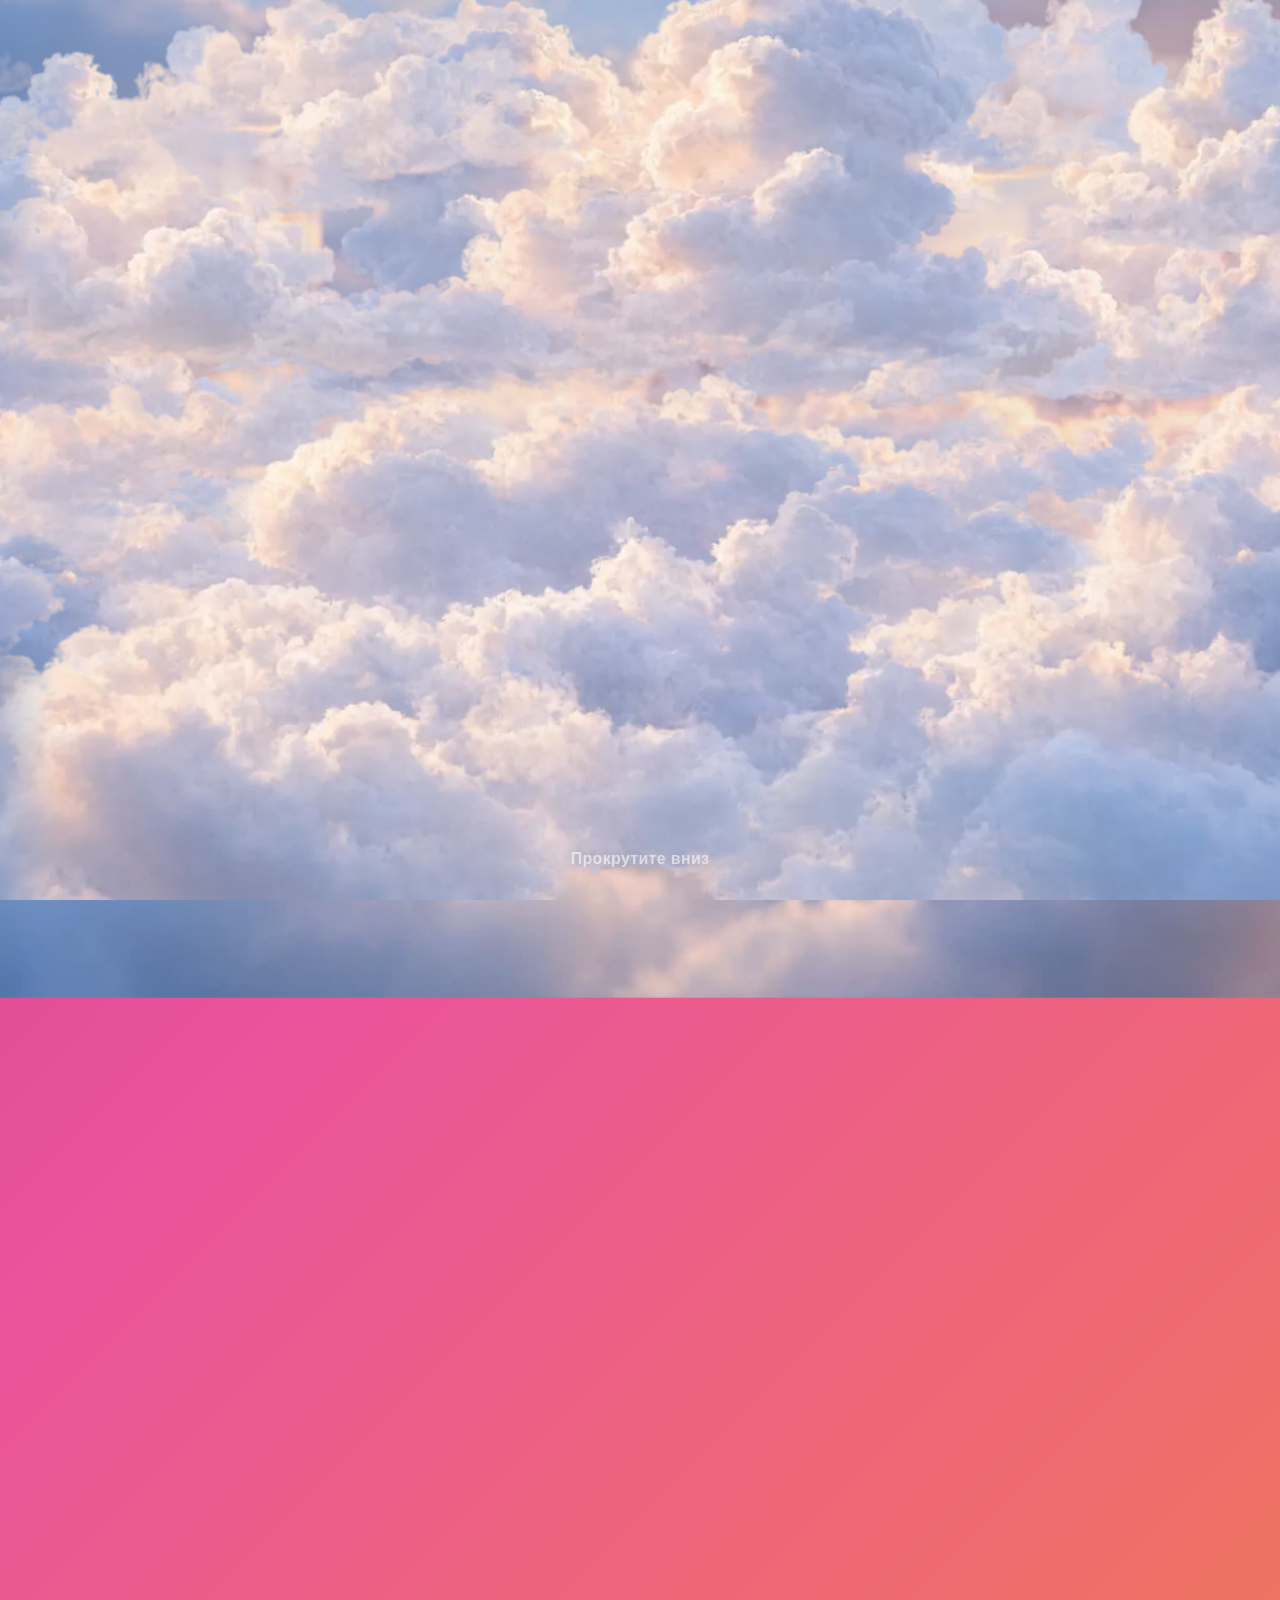
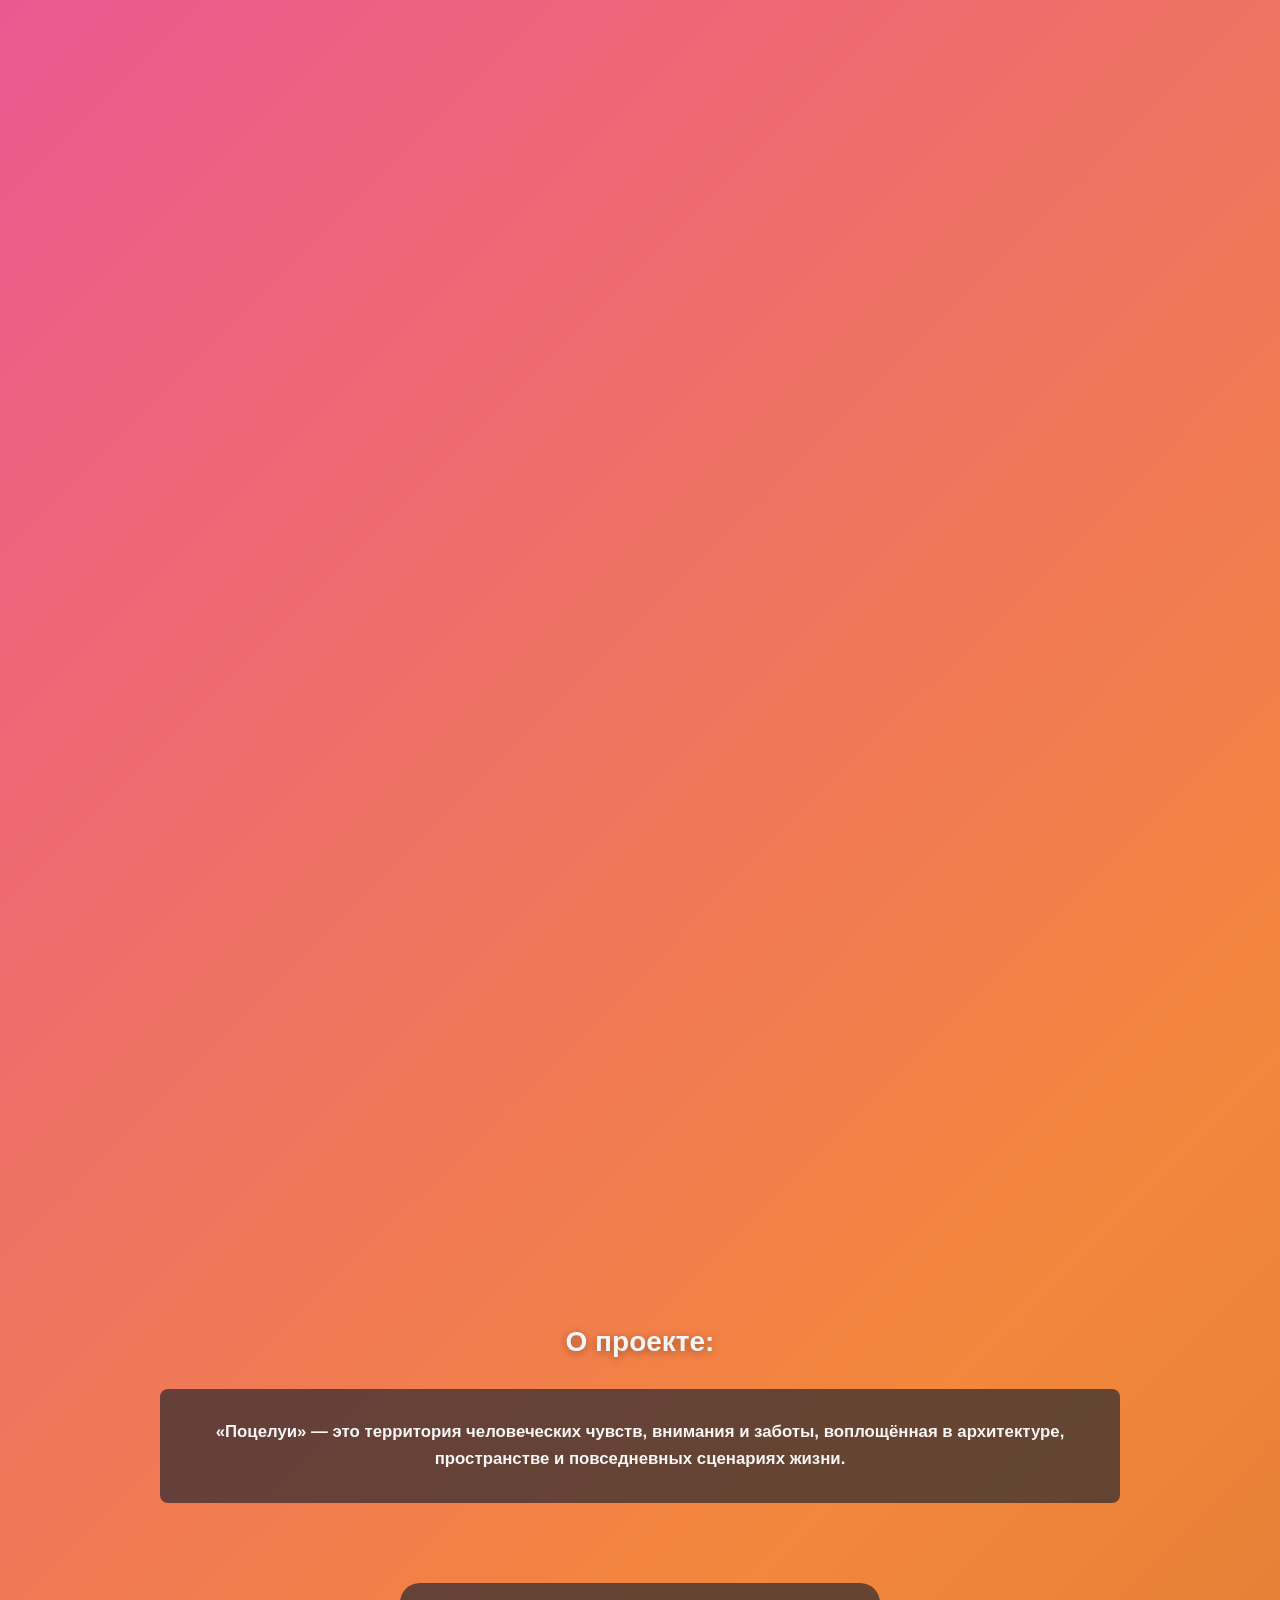
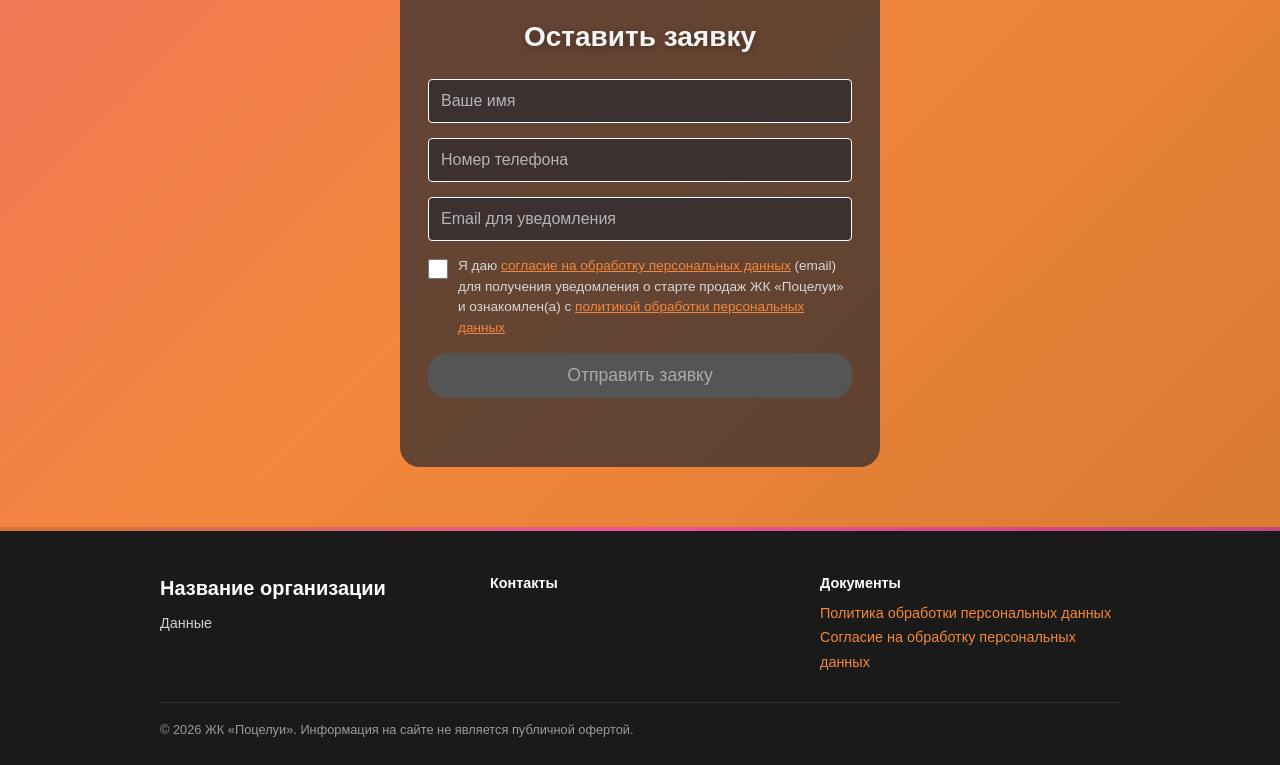
==== index.html @ c3e486fe "Update index.html" ====
<!DOCTYPE html>
<html lang="ru">
<head>
    <meta charset="UTF-8">
    <meta name="viewport" content="width=device-width, initial-scale=1.0">
    <title>ЖК «Поцелуи» — уведомление о старте продаж</title>
    <meta name="description" content="Оставьте email, чтобы получить уведомление о старте продаж ЖК «Поцелуи» одним из первых.">
    <meta name="theme-color" content="#1a1a1a">
    <link rel="icon" href="data:,">
    <script>if(!matchMedia('(prefers-reduced-motion: reduce)').matches)document.documentElement.classList.add('js-intro')</script>
    <link rel="stylesheet" href="style.css">
</head>

<body>
    <!-- Фиксированный фон -->
    <div class="sky" aria-hidden="true"></div>

    <!-- Главная секция -->
    <div class="intro" id="intro">
        <div class="intro__stage">
            <header class="hero">
                <div class="container">
                    <h1 class="hero__title">ЖК «Поцелуи»</h1>
                    <p class="hero__subtitle">Оставьте заявку, чтобы получить уведомление о старте продаж одним из первых</p>
                </div>
            </header>
            <div class="intro__clouds intro__clouds--l" aria-hidden="true"></div>
            <div class="intro__clouds intro__clouds--r" aria-hidden="true"></div>
            <p class="intro__hint" aria-hidden="true">Прокрутите вниз</p>
        </div>
    </div>

    <main>
        <!-- О проекте -->
        <section class="info">
            <div class="container">
                <h2>О проекте:</h2>
                <div class="info__grid">
                    <div class="info__card">«Поцелуи» — это территория человеческих чувств, внимания и заботы, воплощённая в архитектуре, пространстве и повседневных сценариях жизни.</div>
                </div>
            </div>
        </section>

        <!-- Форма -->
        <section class="form-section" id="form">
            <div class="container">
                <div class="form-box">
                    <h2>Оставить заявку</h2>
                    <form id="leadForm" class="lead-form" novalidate>

                        <label for="name" class="visually-hidden">Ваше имя</label>
                        <input type="text" id="name" name="name"
                            placeholder="Ваше имя" autocomplete="name" required>

                        <label for="phone" class="visually-hidden">Номер телефона</label>
                        <input type="tel" id="phone" name="phone"
                            placeholder="Номер телефона" autocomplete="tel" required pattern="[\+]?[0-9\s\-\(\)]{10,18}">

                        <label for="email" class="visually-hidden">Email</label>
                        <input type="email" id="email" name="email"
                               placeholder="Email для уведомления" autocomplete="email" required>

                        <!-- Мёд -->
                        <div class="hp" aria-hidden="true">
                            <label for="website"></label>
                            <input type="text" name="website" id="website" tabindex="-1" autocomplete="off">
                        </div>

                        <div class="consent">
                            <label class="consent__label">
                                <input type="checkbox" id="consentCheckbox" class="consent__checkbox" required>
                                <span class="consent__text">
                                    Я даю <a href="consent.html" target="_blank" rel="noopener">согласие на обработку
                                    персональных данных</a> (email) для получения уведомления о старте продаж
                                    ЖК «Поцелуи» и ознакомлен(а) с
                                    <a href="privacy.html" target="_blank" rel="noopener">политикой обработки
                                    персональных данных</a>
                                </span>
                            </label>
                        </div>

                        <button type="submit" class="btn-submit" disabled>Отправить заявку</button>
                        <p id="formStatus" class="form-status" role="status" aria-live="polite"></p>
                    </form>
                </div>
            </div>
        </section>
    </main>

    <!-- Футер -->
    <footer class="footer">
        <div class="container">
            <div class="footer__grid">
                <div class="footer__col">
                    <p class="footer__brand">Название организации</p>
                    <p>Данные</p>
                </div>
                <div class="footer__col">
                    <p class="footer__title">Контакты</p>
                </div>
                <div class="footer__col">
                    <p class="footer__title">Документы</p>
                    <p><a href="privacy.html">Политика обработки персональных данных</a></p>
                    <p><a href="consent.html">Согласие на обработку персональных данных</a></p>
                </div>
            </div>
            <div class="footer__bottom">
                <p>© 2026 ЖК «Поцелуи». Информация на сайте не является публичной офертой.</p>
            </div>
        </div>
    </footer>

    <!-- Временное уведомление -->
    <div id="toast" class="toast" role="status" aria-live="polite">
        <span class="toast__text">Спасибо! Вы в списке.</span>
    </div>

    <script src="script.js"></script>
</body>
</html>
---- style.css ----
/* style.css */

/* 1. Шрифты */
@font-face {
    font-family: 'AA Stetica';
    src: url('fonts/AA-Stetica-Regular.otf') format('opentype');
    font-weight: 400;
    font-style: normal;
    font-display: swap;
}

@font-face {
    font-family: 'AA Stetica';
    src: url('fonts/AA-Stetica-Bold.otf') format('opentype');
    font-weight: 700;
    font-style: normal;
    font-display: swap;
}

/* 2. Переменные */
:root {
    --orange: #d37831;
    --orange-light: #f3873b;
    --pink: #eb539c;
    --magenta: #c54284;
    --ink: #1a1a1a;
    --card: #2a2a2a;
    --text: #f5f5f5;
    --muted: #9a9a9a;
    --font-main: 'AA Stetica',  sans-serif;
    --font-heading: 'AA Stetica' , sans-serif;
    --spacing: 20px;
}

/* 2. База */
* { margin: 0; padding: 0; box-sizing: border-box; }

body {
    display: flex;
    flex-direction: column;
    min-height: 100vh;
    font-family: var(--font-main);
    font-size: 1.125rem;
    font-weight: bold;
    line-height: 1.6;
    color: var(--text);
    background: linear-gradient(135deg, var(--magenta) 0%, var(--pink) 25%, var(--orange-light) 75%, var(--orange) 100%);
}

main { flex: 1; }

h1, h2 { font-family: var(--font-heading); }
h2 { font-size: 1.75rem; text-align: center; text-shadow: 0 2px 8px rgba(0, 0, 0, 0.35); }

.container {
    max-width: 1000px;
    margin: 0 auto;
    padding: 0 var(--spacing);
}

:focus-visible { outline: 3px solid #fff; outline-offset: 2px; }

.visually-hidden {
    position: absolute; width: 1px; height: 1px;
    overflow: hidden; clip: rect(0 0 0 0); white-space: nowrap;
}

/* Мёд*/
.hp { position: absolute; left: -9999px; }

/* 3. Секции */
.hero { text-align: center; padding: 100px var(--spacing) 60px; }
.hero__title {
    font-size: clamp(2.4rem, 8vw, 4rem);
    line-height: 1.1;
    color: #fff;
    text-shadow: 0 3px 14px rgba(0, 0, 0, 0.4);
}
.hero__subtitle {
    max-width: 36ch;
    margin: 16px auto 0;
    font-size: clamp(1.1rem, 2.6vw, 1.5rem);
    text-shadow: 0 2px 8px rgba(0, 0, 0, 0.4);
}

.info { padding: 40px 0; }
.info__grid {
    display: grid;
    grid-template-columns: repeat(auto-fit, minmax(250px, 1fr));
    gap: var(--spacing);
    margin-top: 24px;
}
.info__card {
    background: rgba(42, 41, 47, 0.7);
    padding: 30px;
    border-radius: 8px;
    text-align: center;
    font-size: 1.05rem;
}

.form-section { padding: 40px 0 60px; }

/* 4. Форма */
.form-box {
    max-width: 480px;
    margin: 0 auto;
    padding: 32px 28px;
    background: rgba(42, 41, 47, 0.7);
    border-radius: 20px;
}
.lead-form {
    margin-top: 20px;
    display: flex;
    flex-direction: column;
    gap: 15px;
}
.lead-form input[type="text"] {
    padding: 12px;
    border: 1px solid #fff;
    background: rgba(42, 41, 47, 0.7);
    color: #fff;
    border-radius: 4px;
    font-family: var(--font-main);
    font-size: 1rem;
    font-weight: normal;
}
.lead-form input[type="email"] {
    padding: 12px;
    border: 1px solid #fff;
    background: rgba(42, 41, 47, 0.7);
    color: #fff;
    border-radius: 4px;
    font-family: var(--font-main);
    font-size: 1rem;
    font-weight: normal;
}
.lead-form input[type="tel"] {
    padding: 12px;
    border: 1px solid #fff;
    background: rgba(42, 41, 47, 0.7);
    color: #fff;
    border-radius: 4px;
    font-family: var(--font-main);
    font-size: 1rem;
    font-weight: normal;
}
.lead-form input::placeholder { color: #b5b5b5; }

.consent__label {
    display: flex;
    gap: 10px;
    align-items: flex-start;
    text-align: left;
    cursor: pointer;
}
.consent__checkbox {
    flex: none;
    width: 20px;
    height: 20px;
    margin-top: 3px;
    accent-color: var(--orange-light);
}
.consent__text {
    font-family: var(--font-main);
    font-size: 0.85rem;
    font-weight: normal;
    line-height: 1.5;
    color: #d6d6d6;
}
.consent__text a { color: var(--orange-light); text-decoration: underline; }
.consent__text a:hover { color: #fff; }

.btn-submit {
    padding: 12px;
    background: var(--magenta);
    color: #fff;
    border: none;
    border-radius: 20px;
    font-family: var(--font-main);
    font-size: 1.1rem;
    cursor: pointer;
    transition: box-shadow 0.2s, transform 0.2s, background 0.2s;
}
.btn-submit:hover:not(:disabled) {
    background: var(--orange-light);
    box-shadow:
        0 0 15px rgba(255, 140, 66, 0.8),
        0 0 30px rgba(255, 107, 53, 0.5),
        0 0 45px rgba(255, 107, 53, 0.3);
    transform: translateY(-2px);
}
.btn-submit:disabled {
    background: #555;
    color: #aaa;
    cursor: not-allowed;
}
.form-status {
    min-height: 1.5em;
    font-family: var(--font-main);
    font-size: 0.9rem;
    color: #ffb3b3;
}

/* 5. Уведомление */
.toast {
    position: fixed;
    bottom: 30px;
    right: 30px;
    background: rgba(42, 41, 47, 0.7);
    color: linear-gradient(135deg, var(--magenta) 0%, var(--pink) 25%, var(--orange-light) 75%, var(--orange) 100%);
    border: 1px solid #000;
    border-radius: 20px;
    padding: 16px 24px;
    font-size: 1rem;
    box-shadow: 0 4px 12px rgba(0, 0, 0, 0.25);
    opacity: 0;
    transform: translateY(20px);
    pointer-events: none;
    transition: opacity 0.3s ease, transform 0.3s ease;
    z-index: 1000;
}
.toast.toast--visible { opacity: 1; transform: translateY(0); }

/* 6. Футер */
.footer {
    background: var(--ink);
    color: #cfcfcf;
    border-top: 4px solid;
    border-image: linear-gradient(90deg, var(--orange), var(--pink), var(--magenta)) 1;
    padding: 40px 0 24px;
    font-family: var(--font-main);
    font-size: 0.9rem;
    font-weight: normal;
    line-height: 1.7;
}
.footer__grid {
    display: grid;
    grid-template-columns: repeat(auto-fit, minmax(220px, 1fr));
    gap: 30px;
}
.footer__brand {
    font-family: var(--font-heading);
    font-size: 1.25rem;
    font-weight: bold;
    color: #fff;
    margin-bottom: 6px;
}
.footer__title {
    font-weight: bold;
    color: #fff;
    margin-bottom: 6px;
}
.footer a { color: var(--orange-light); text-decoration: none; }
.footer a:hover { color: #fff; text-decoration: underline; }
.footer__bottom {
    margin-top: 28px;
    padding-top: 16px;
    border-top: 1px solid #333;
    font-size: 0.8rem;
    color: var(--muted);
}

/* 7. Страницы документов (privacy.html, consent.html) */
.doc {
    max-width: 760px;
    margin: 40px auto;
    padding: 32px 28px;
    background: rgba(26, 26, 26, 0.94);
    border-radius: 12px;
    font-family: var(--font-main);
    font-size: 1rem;
    font-weight: normal;
    line-height: 1.7;
}
.doc h1 { font-size: 1.6rem; margin-bottom: 16px; color: #fff; }
.doc h2 { font-size: 1.15rem; text-align: left; text-shadow: none; margin: 24px 0 8px; color: #fff; }
.doc ul { padding-left: 22px; }
.doc a { color: var(--orange-light); }
.doc__note {
    padding: 12px;
    margin-bottom: 20px;
    background: #4a2a00;
    border-left: 4px solid var(--orange-light);
    font-size: 0.9rem;
}

/* 8. Адаптив и доступность */
@media (max-width: 600px) {
    .hero { padding: 70px var(--spacing) 40px; }
    .toast { right: 15px; left: 15px; bottom: 20px; text-align: center; }
}
@media (prefers-reduced-motion: reduce) {
    * { transition: none !important; }
}

/* 9. Интро с облаками (скролл) */
/* --p (прогресс облаков) и --ui задаются на :root из script.js */
:root { --p: 0; --ui: 1; }
.js-intro { --ui: 0; }
.intro { position: relative; }
.intro__stage { position: relative; min-height: 70vh; overflow: hidden; display: grid; place-items: center; }
.sky, .intro__clouds, .intro__hint { display: none; }
.intro .hero { position: relative; z-index: 1; padding: 0 var(--spacing); }
.intro .hero__title { text-shadow: 0 3px 24px rgba(40, 20, 70, 0.55); }
.intro .hero__subtitle { text-shadow: 0 2px 16px rgba(40, 20, 70, 0.6); }

.js-intro .intro { height: 320vh; }
.js-intro .intro__stage {
    position: sticky; top: 0; height: 100vh; min-height: 0;
    opacity: 0; transition: opacity 1.2s ease;
}
.js-intro .intro.is-ready .intro__stage { opacity: 1; }
.js-intro .intro .hero {
    opacity: var(--ui);
    transform: translateY(calc((1 - var(--ui)) * 24px));
}
/* небо: фиксированный слой под всей страницей */
.js-intro .sky {
    display: block; position: fixed; inset: -2%; z-index: -1;
    background: url('assets/intro-sky.webp') center / cover no-repeat;
    transform: scale(calc(1.18 - var(--p) * 0.18));
    will-change: transform;
}
/* затемнение растёт по мере раздвижения облаков, чтобы белый текст читался */
.js-intro .sky::after {
    content: ""; position: absolute; inset: 0;
    background: rgba(40, 20, 70, 0.45); opacity: var(--p);
}
.js-intro .intro__clouds {
    display: block; position: absolute; inset: 0; z-index: 2; pointer-events: none;
    background: url('assets/intro-clouds.webp') center bottom / cover no-repeat;
    opacity: calc(1 - max(0, (var(--p) - 0.62)) * 2.6);
    -webkit-mask-image: linear-gradient(to right, transparent 0, #000 calc(4% + var(--p) * 34%), #000 calc(96% - var(--p) * 34%), transparent 100%);
    mask-image: linear-gradient(to right, transparent 0, #000 calc(4% + var(--p) * 34%), #000 calc(96% - var(--p) * 34%), transparent 100%);
    will-change: transform, opacity;
}
.js-intro .intro__clouds--l {
    transform: translateX(calc(var(--p) * -90%)) scale(calc(1.05 + var(--p) * 0.25));
    transform-origin: 50% 100%;
}
.js-intro .intro__clouds--r {
    transform: translateX(calc(var(--p) * 90%)) scale(calc(-1.12 - var(--p) * 0.25), calc(1.12 + var(--p) * 0.25));
    transform-origin: 50% 100%;
}
.js-intro .intro__hint {
    display: block; position: absolute; z-index: 3; left: 0; right: 0;
    bottom: calc(28px + env(safe-area-inset-bottom, 0px));
    text-align: center; font-size: 1rem; letter-spacing: 0.02em;
    text-shadow: 0 1px 12px rgba(40, 50, 90, 0.5);
    opacity: calc(1 - var(--p) * 8); pointer-events: none;
}
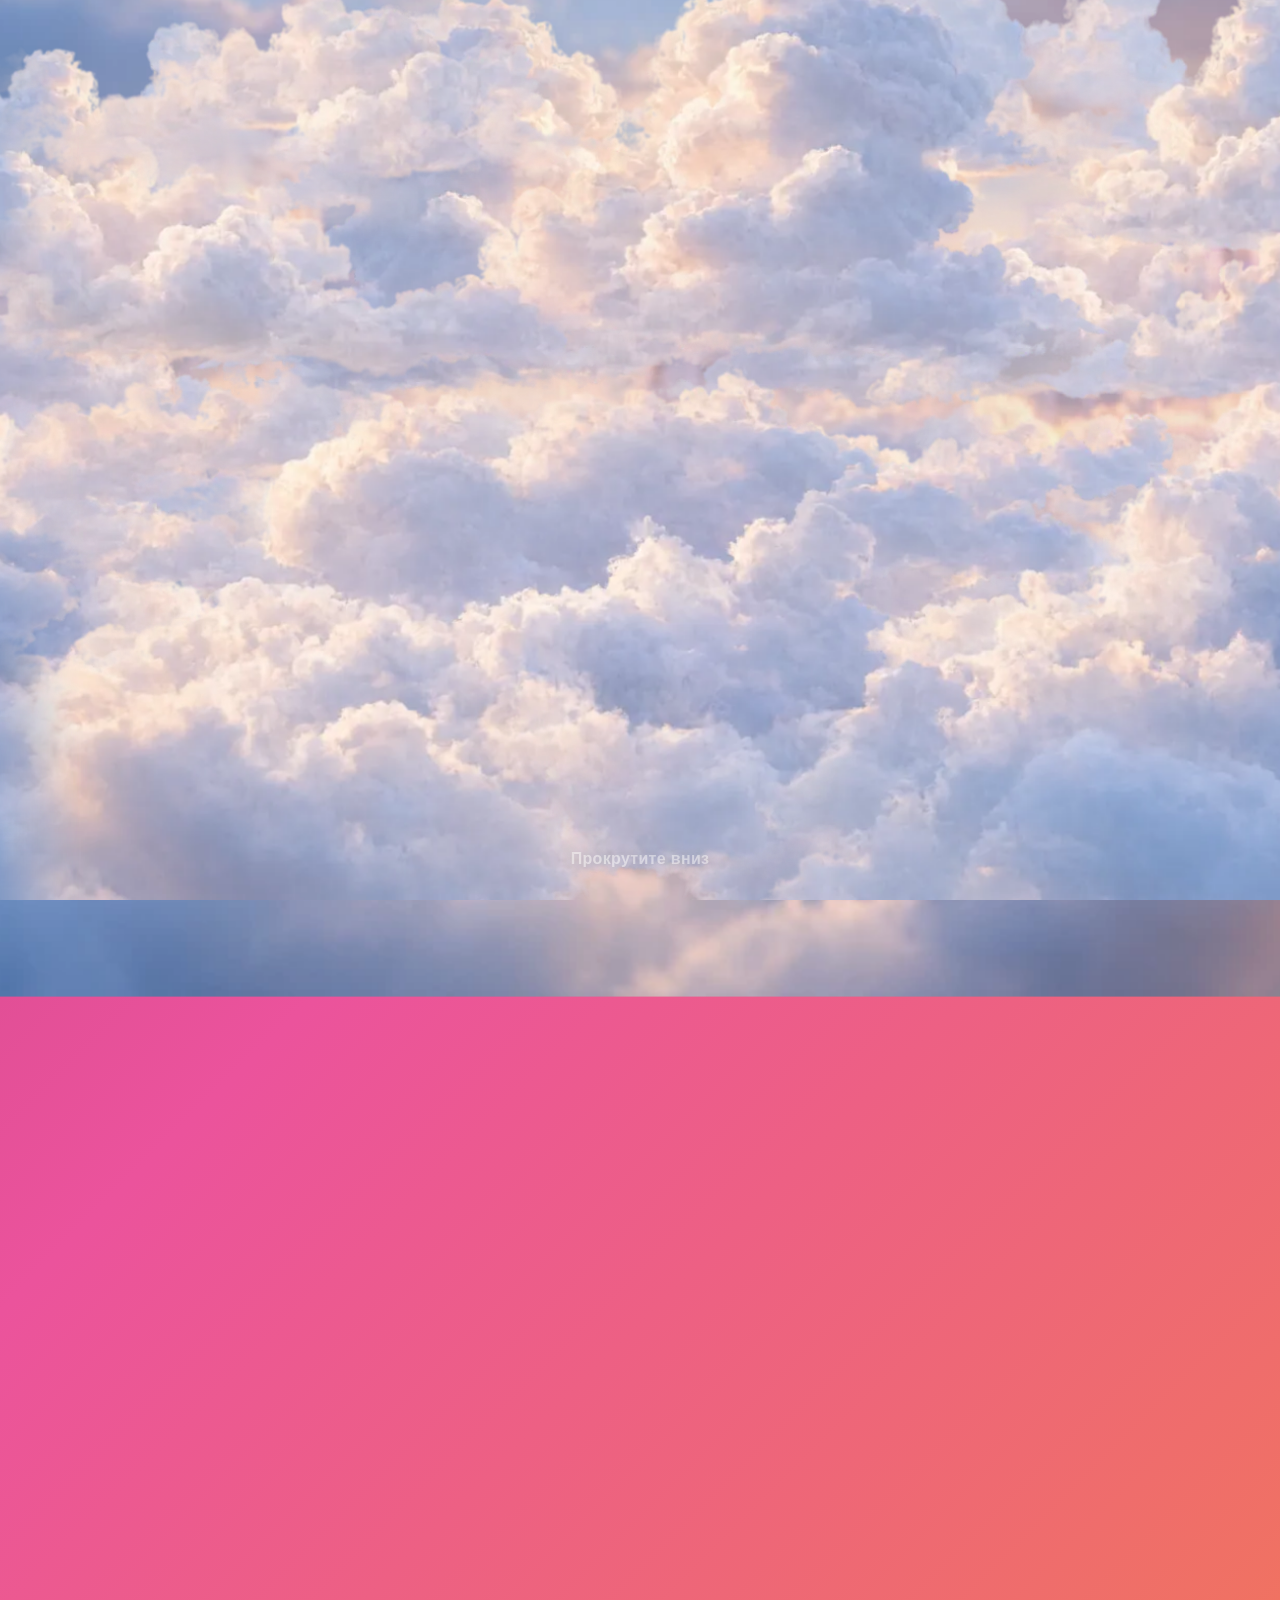
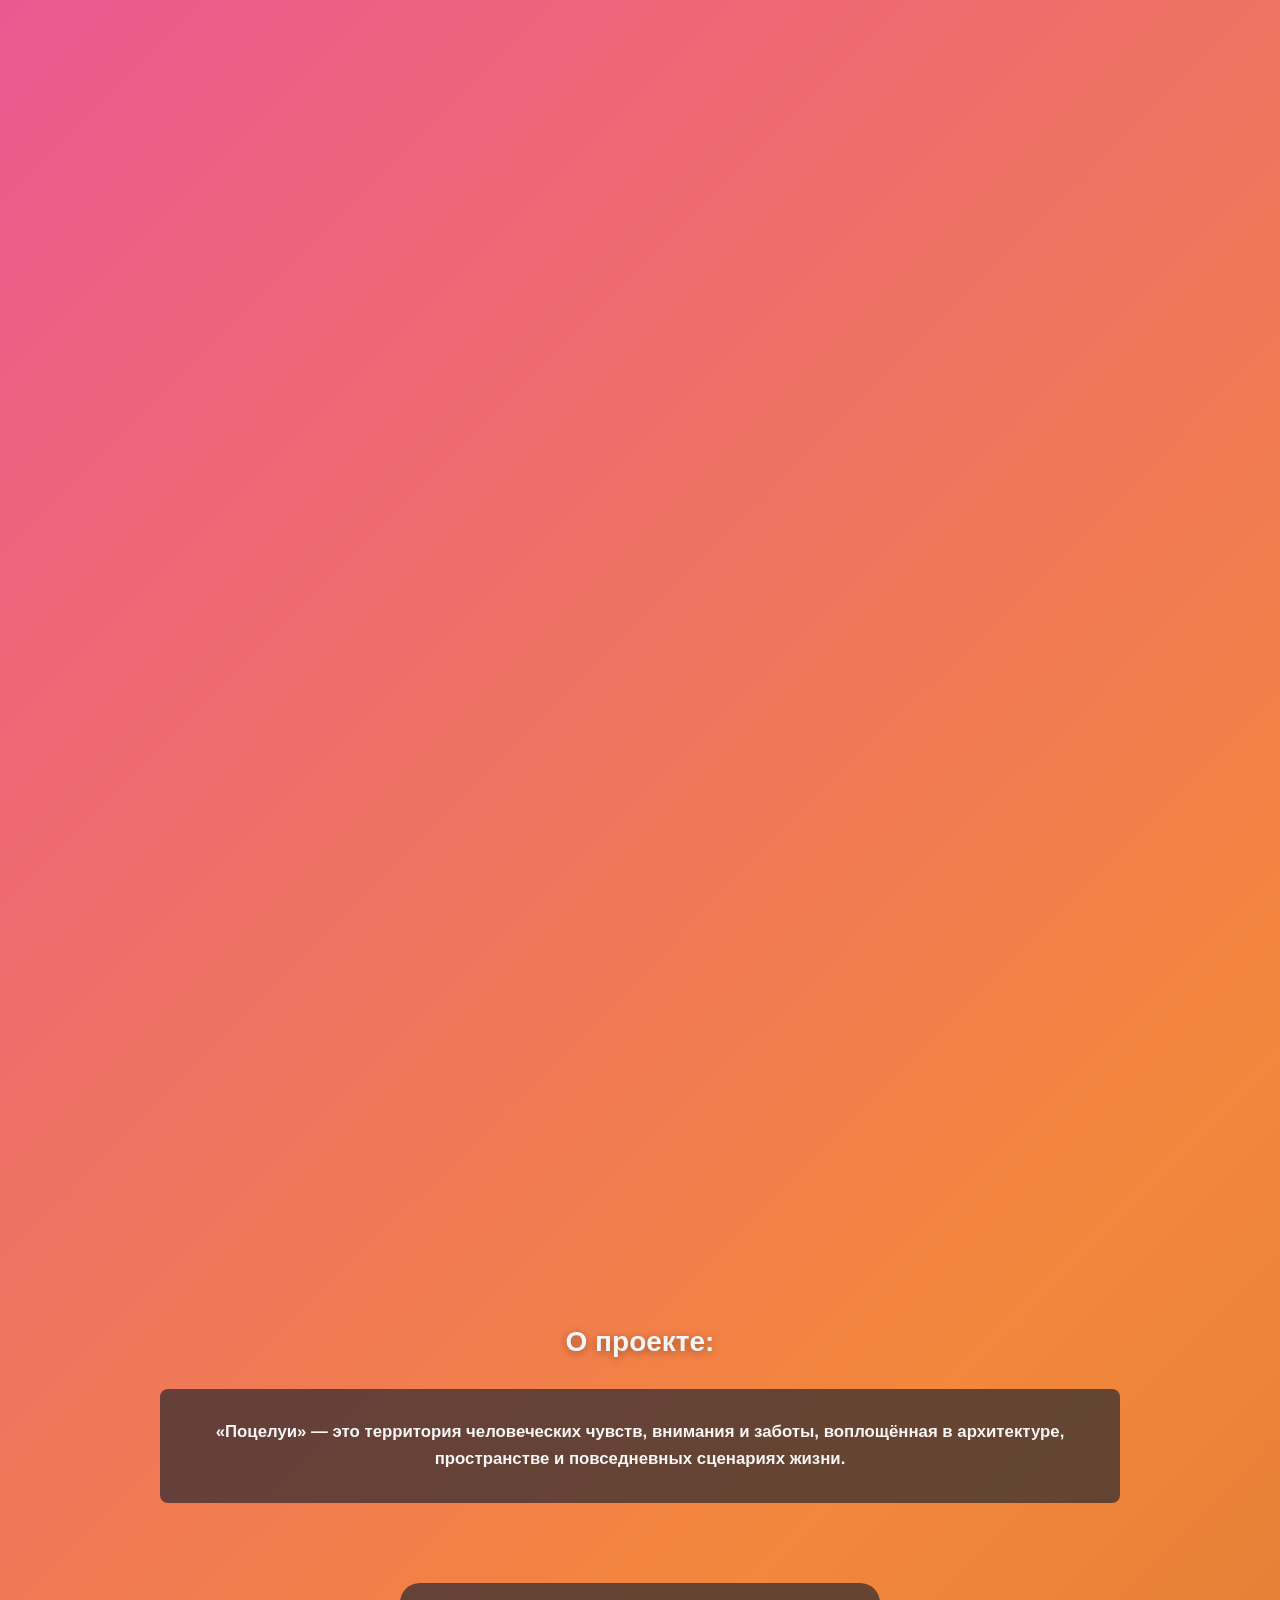
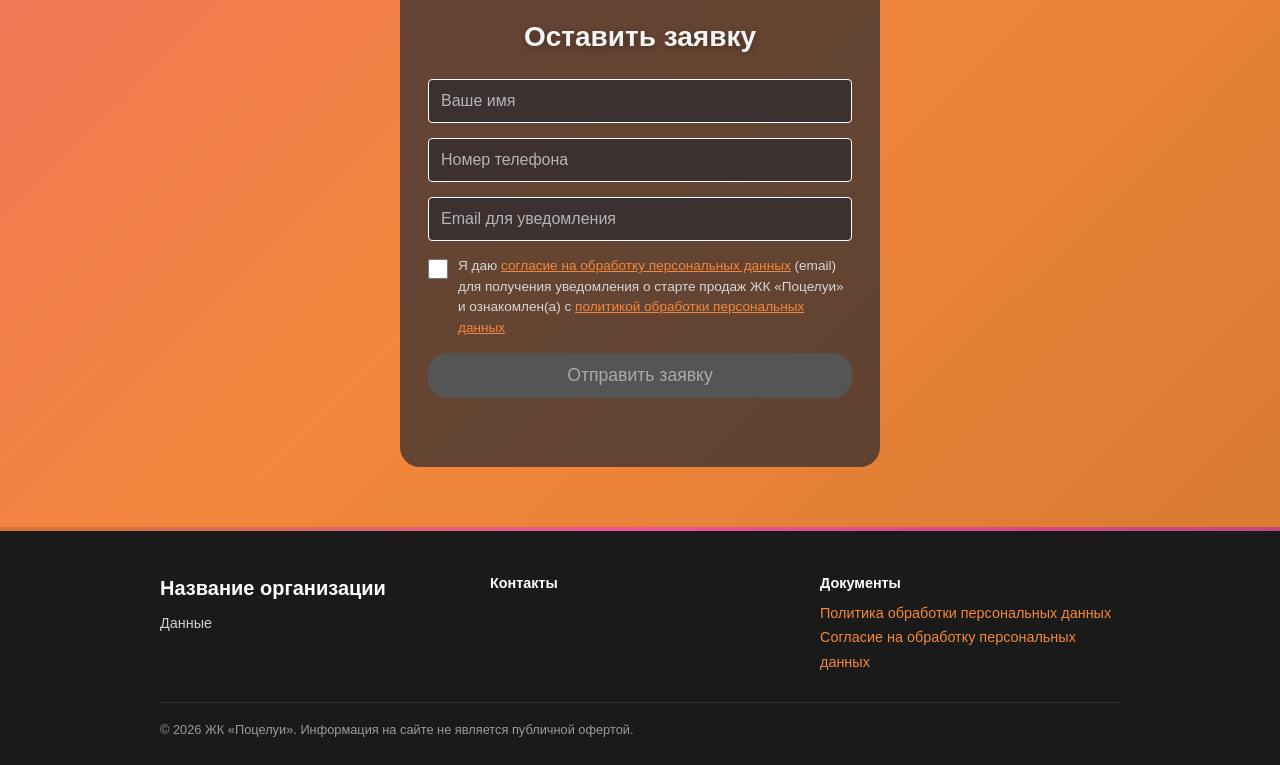
==== commit 694ca8b2: "Update index.html" ====
--- a/index.html
+++ b/index.html
@@ -3,7 +3,7 @@
 <head>
     <meta charset="UTF-8">
     <meta name="viewport" content="width=device-width, initial-scale=1.0">
-    <title>ЖК «Поцелуи» — уведомление о старте продаж</title>
+    <title> Поцелуи — уведомление о старте продаж</title>
     <meta name="description" content="Оставьте email, чтобы получить уведомление о старте продаж ЖК «Поцелуи» одним из первых.">
     <meta name="theme-color" content="#1a1a1a">
     <link rel="icon" href="data:,">
@@ -20,7 +20,7 @@
         <div class="intro__stage">
             <header class="hero">
                 <div class="container">
-                    <h1 class="hero__title">ЖК «Поцелуи»</h1>
+                    <h1 class="hero__title">Поцелуи</h1>
                     <p class="hero__subtitle">Оставьте заявку, чтобы получить уведомление о старте продаж одним из первых</p>
                 </div>
             </header>
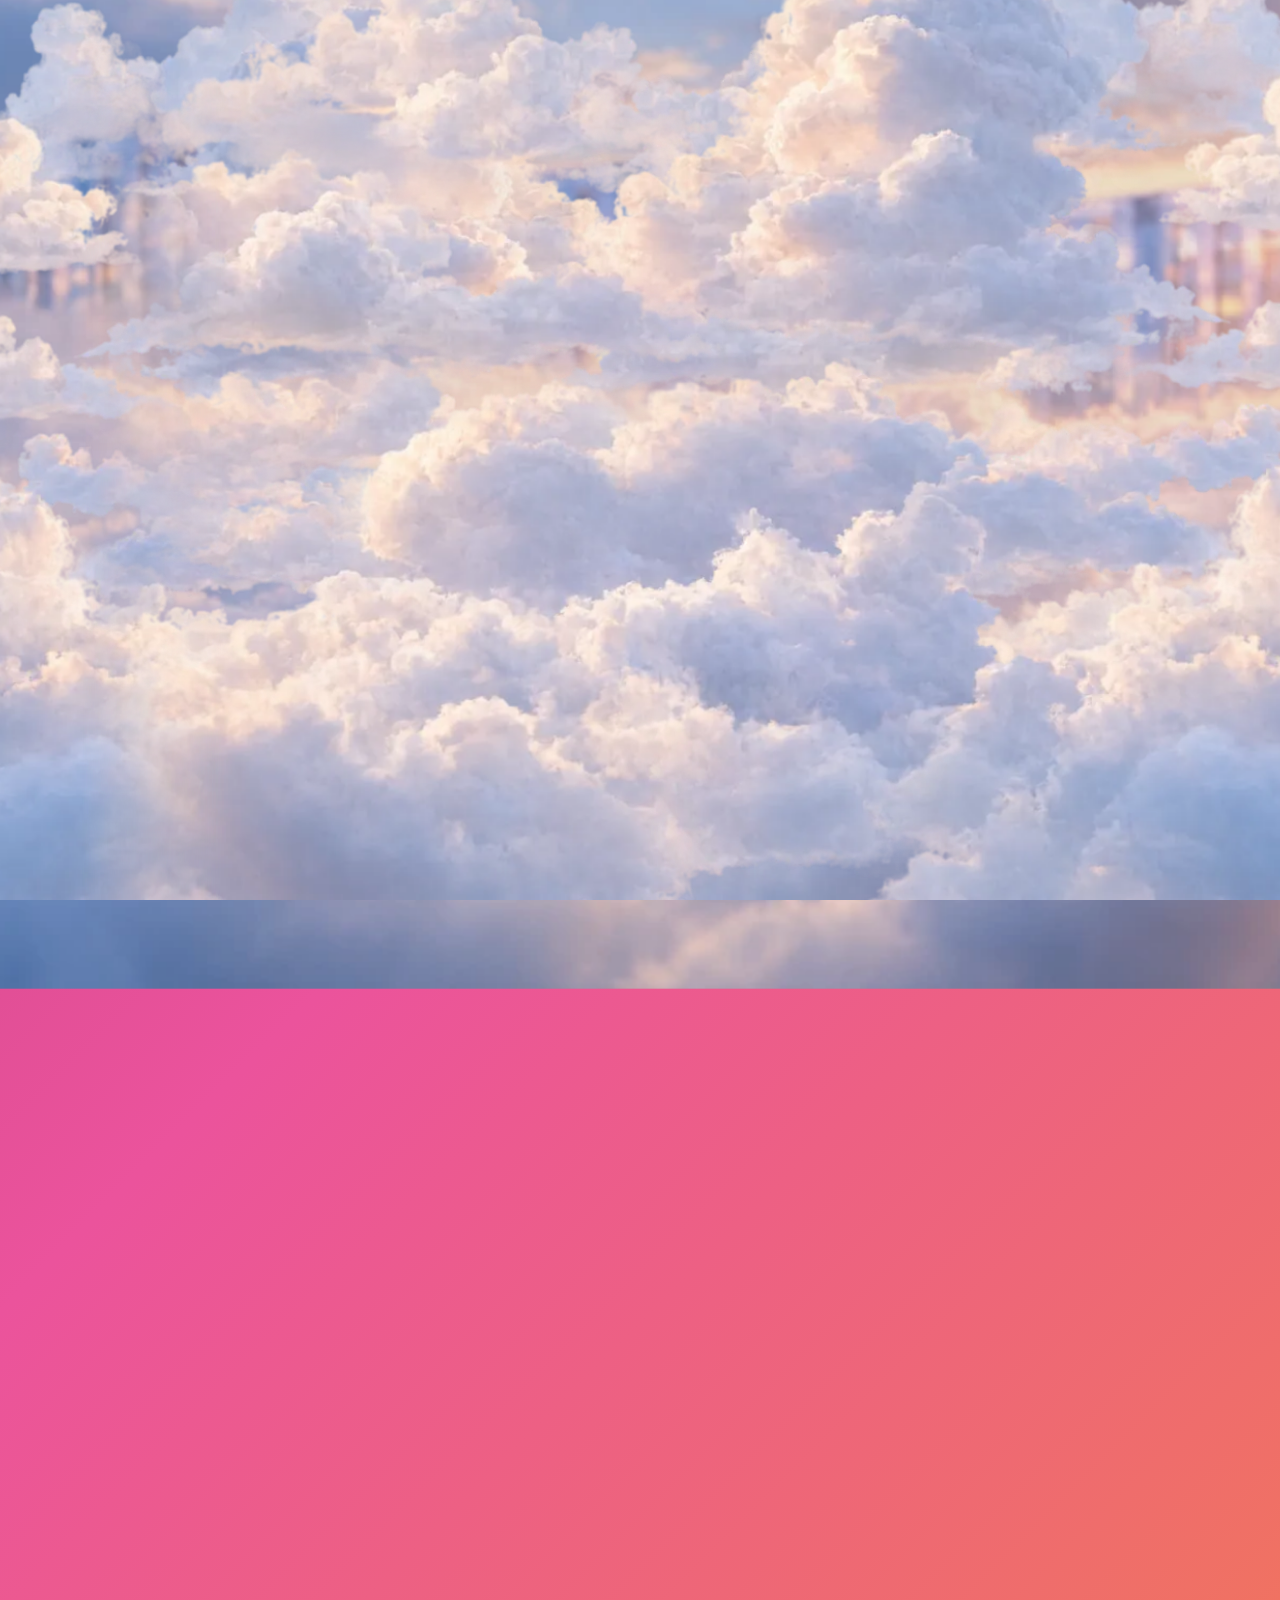
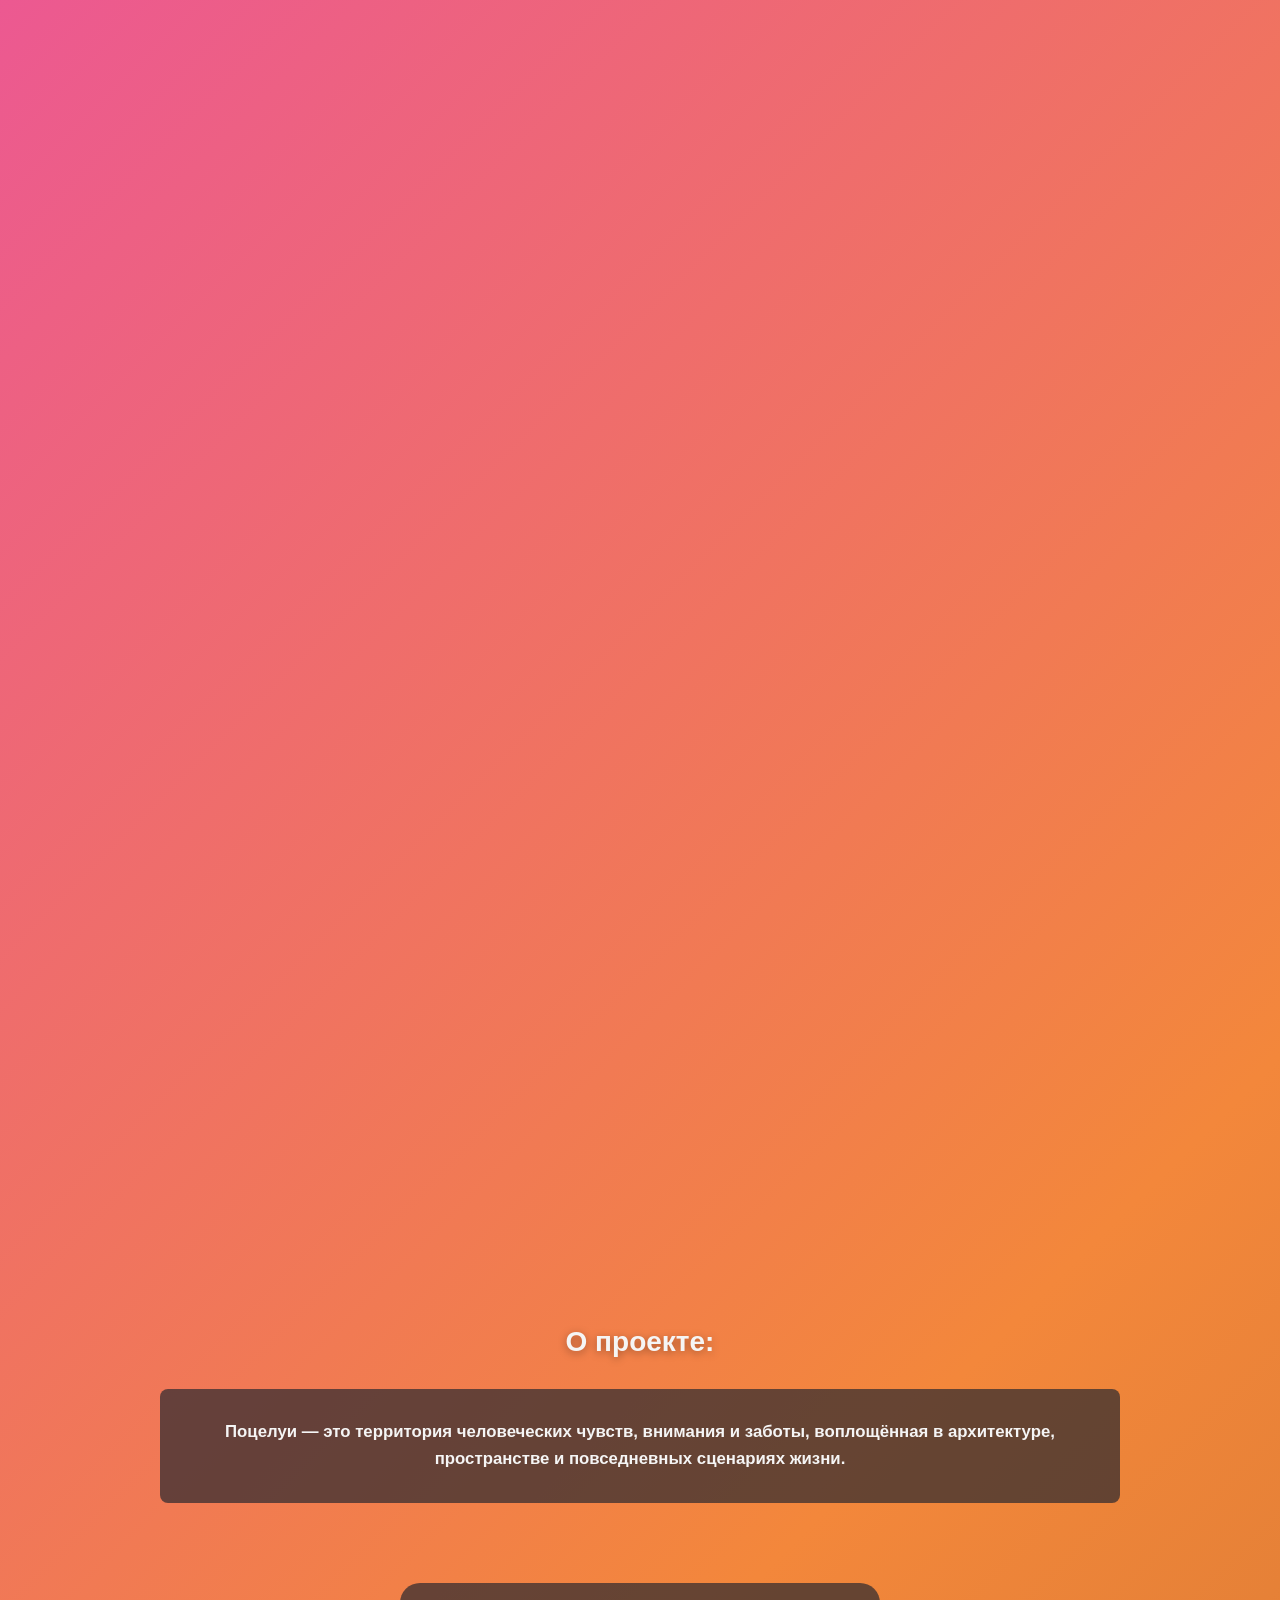
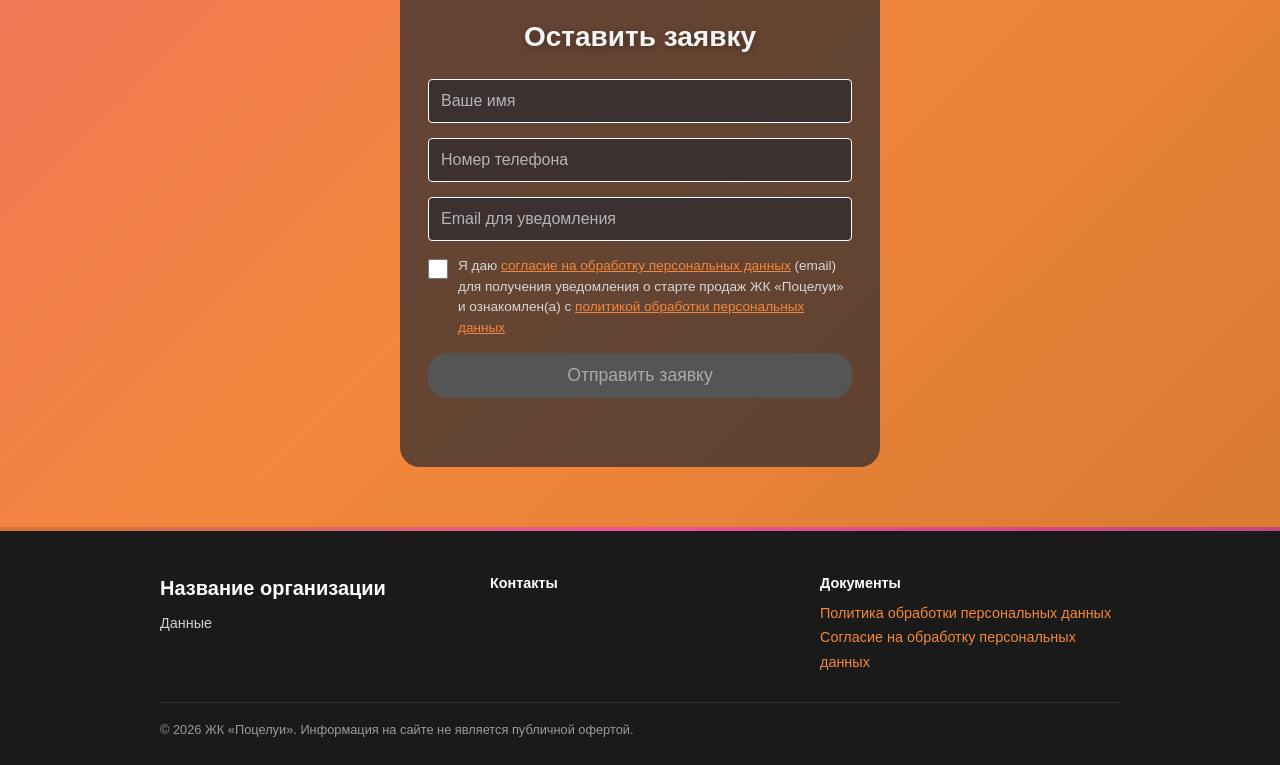
==== commit 9f405270: "Update index.html" ====
--- a/index.html
+++ b/index.html
@@ -36,7 +36,7 @@
             <div class="container">
                 <h2>О проекте:</h2>
                 <div class="info__grid">
-                    <div class="info__card">«Поцелуи» — это территория человеческих чувств, внимания и заботы, воплощённая в архитектуре, пространстве и повседневных сценариях жизни.</div>
+                    <div class="info__card">Поцелуи — это территория человеческих чувств, внимания и заботы, воплощённая в архитектуре, пространстве и повседневных сценариях жизни.</div>
                 </div>
             </div>
         </section>
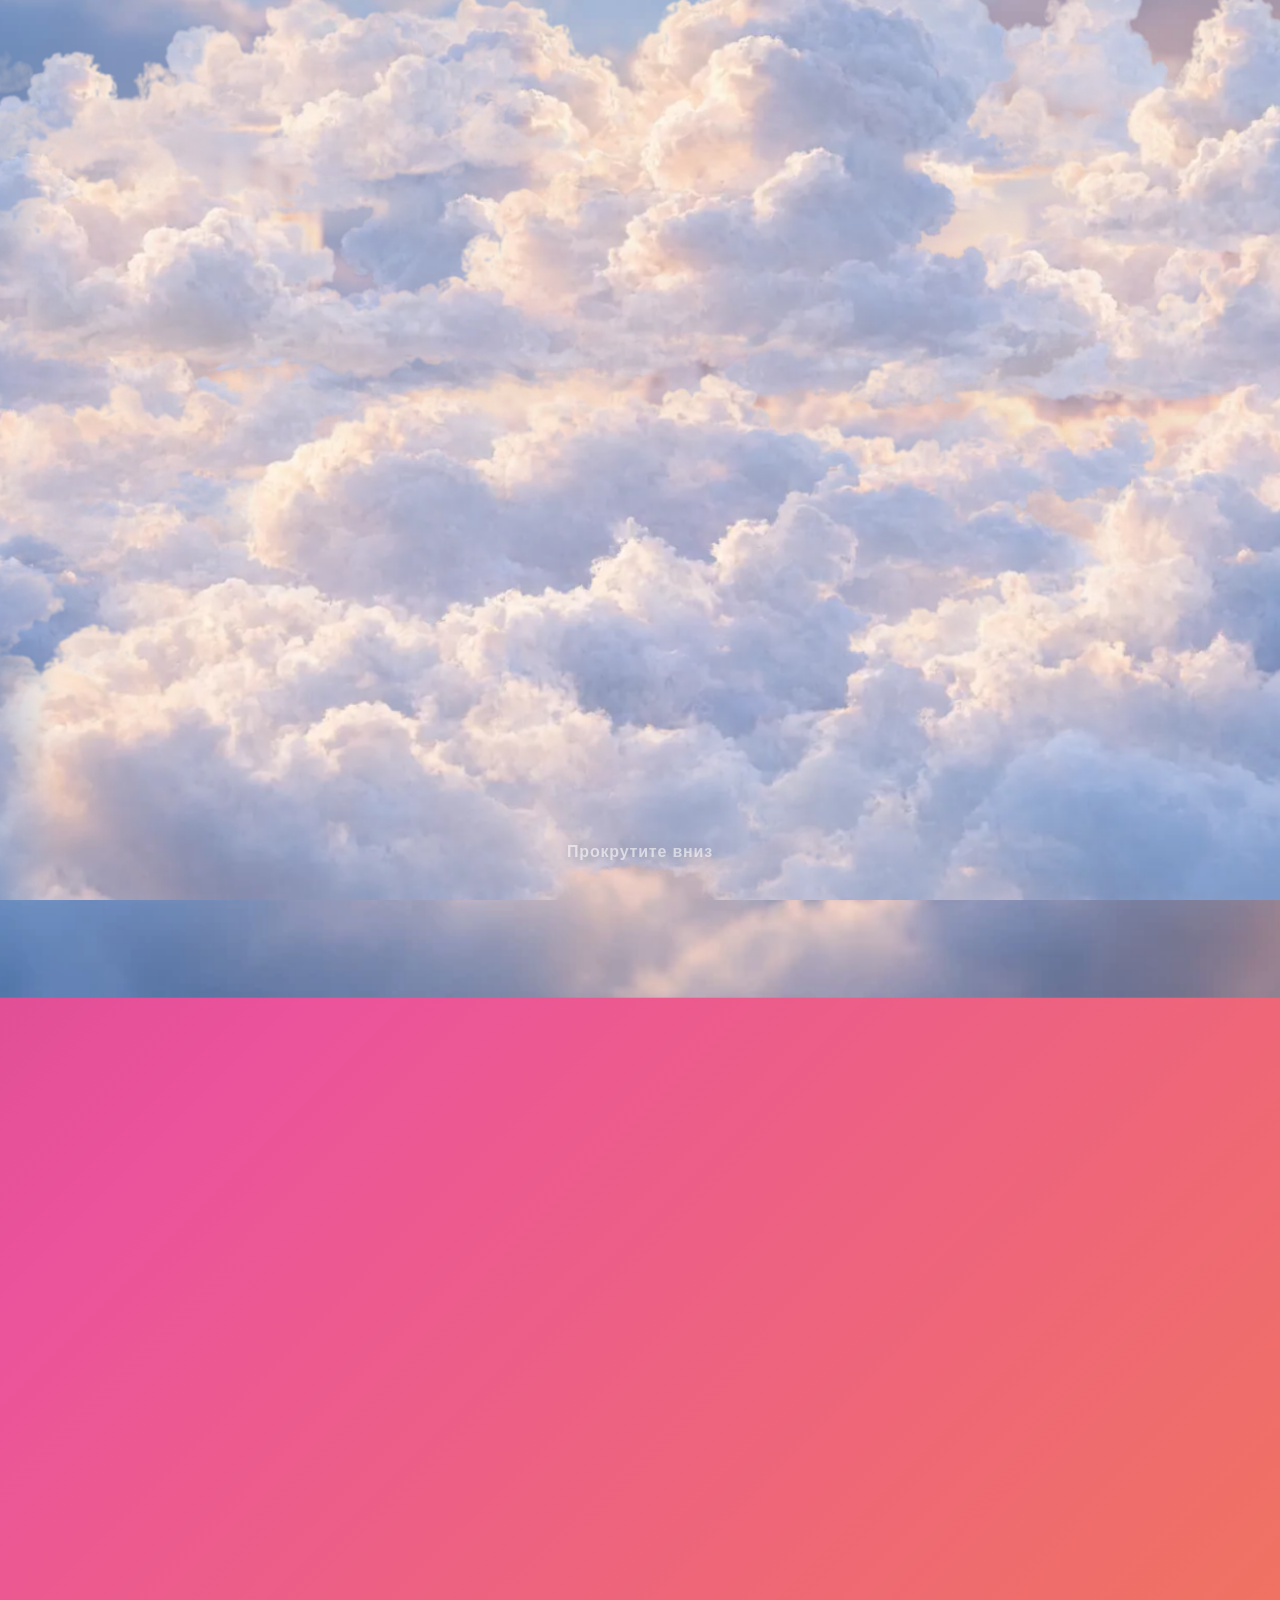
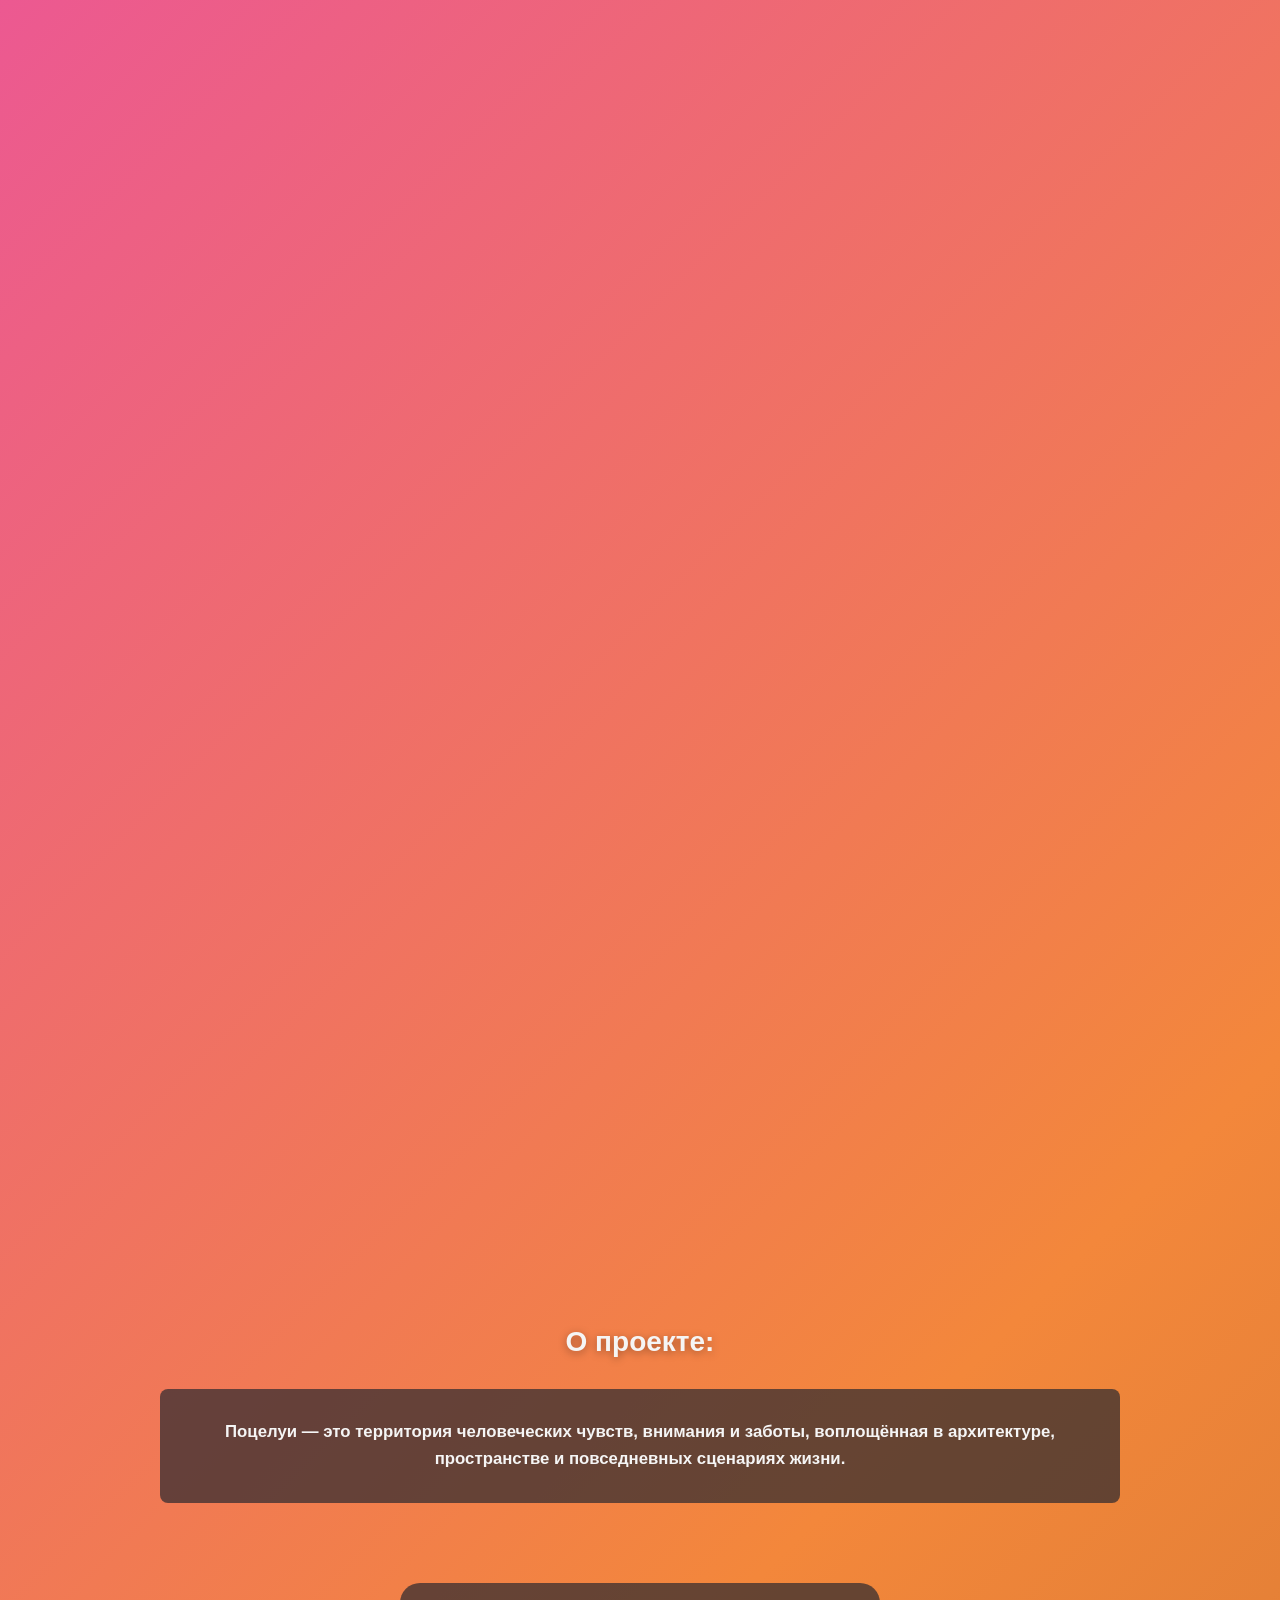
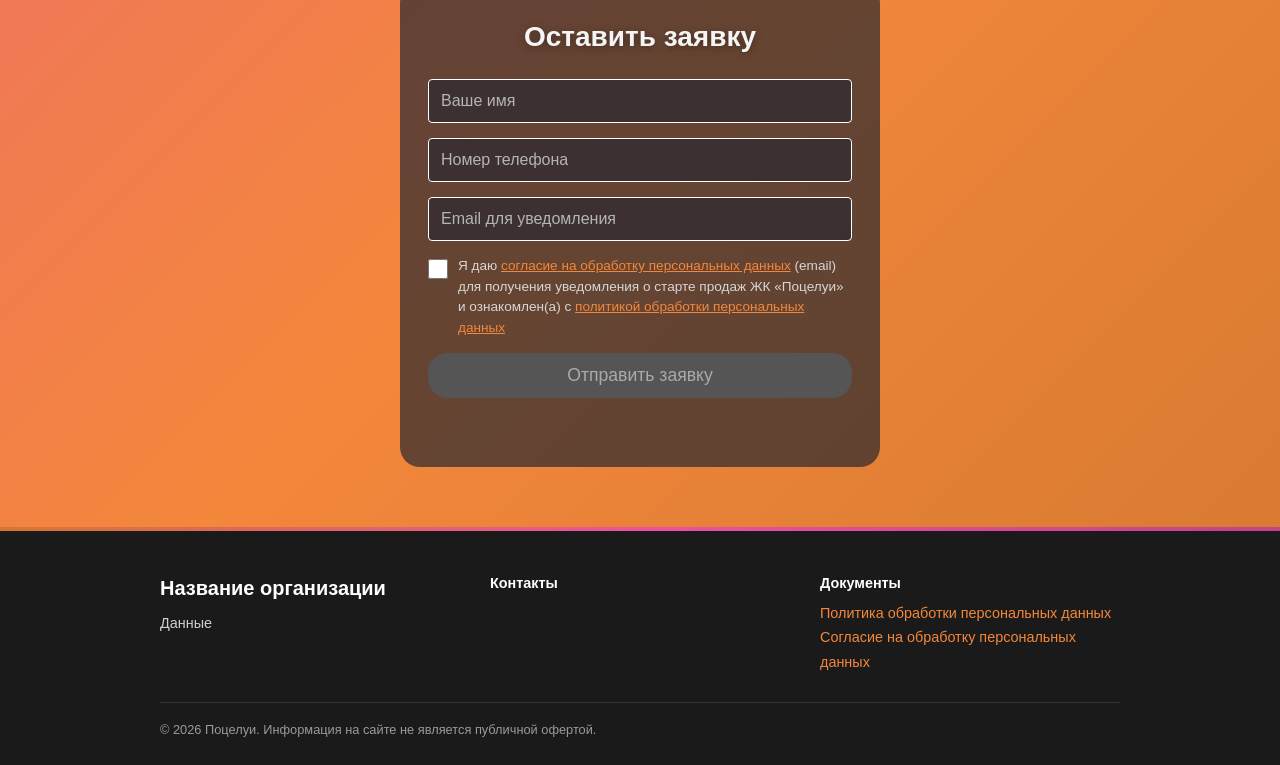
==== commit 89b7c258: "Update index.html" ====
--- a/index.html
+++ b/index.html
@@ -105,7 +105,7 @@
                 </div>
             </div>
             <div class="footer__bottom">
-                <p>© 2026 ЖК «Поцелуи». Информация на сайте не является публичной офертой.</p>
+                <p>© 2026 Поцелуи. Информация на сайте не является публичной офертой.</p>
             </div>
         </div>
     </footer>
--- a/style.css
+++ b/style.css
@@ -344,8 +344,8 @@
 }
 .js-intro .intro__hint {
     display: block; position: absolute; z-index: 3; left: 0; right: 0;
-    bottom: calc(28px + env(safe-area-inset-bottom, 0px));
-    text-align: center; font-size: 1rem; letter-spacing: 0.02em;
+    bottom: calc(35px + env(safe-area-inset-bottom, 0px));
+    text-align: center; font-size: 1rem; letter-spacing: 0.05em;
     text-shadow: 0 1px 12px rgba(40, 50, 90, 0.5);
     opacity: calc(1 - var(--p) * 8); pointer-events: none;
 }
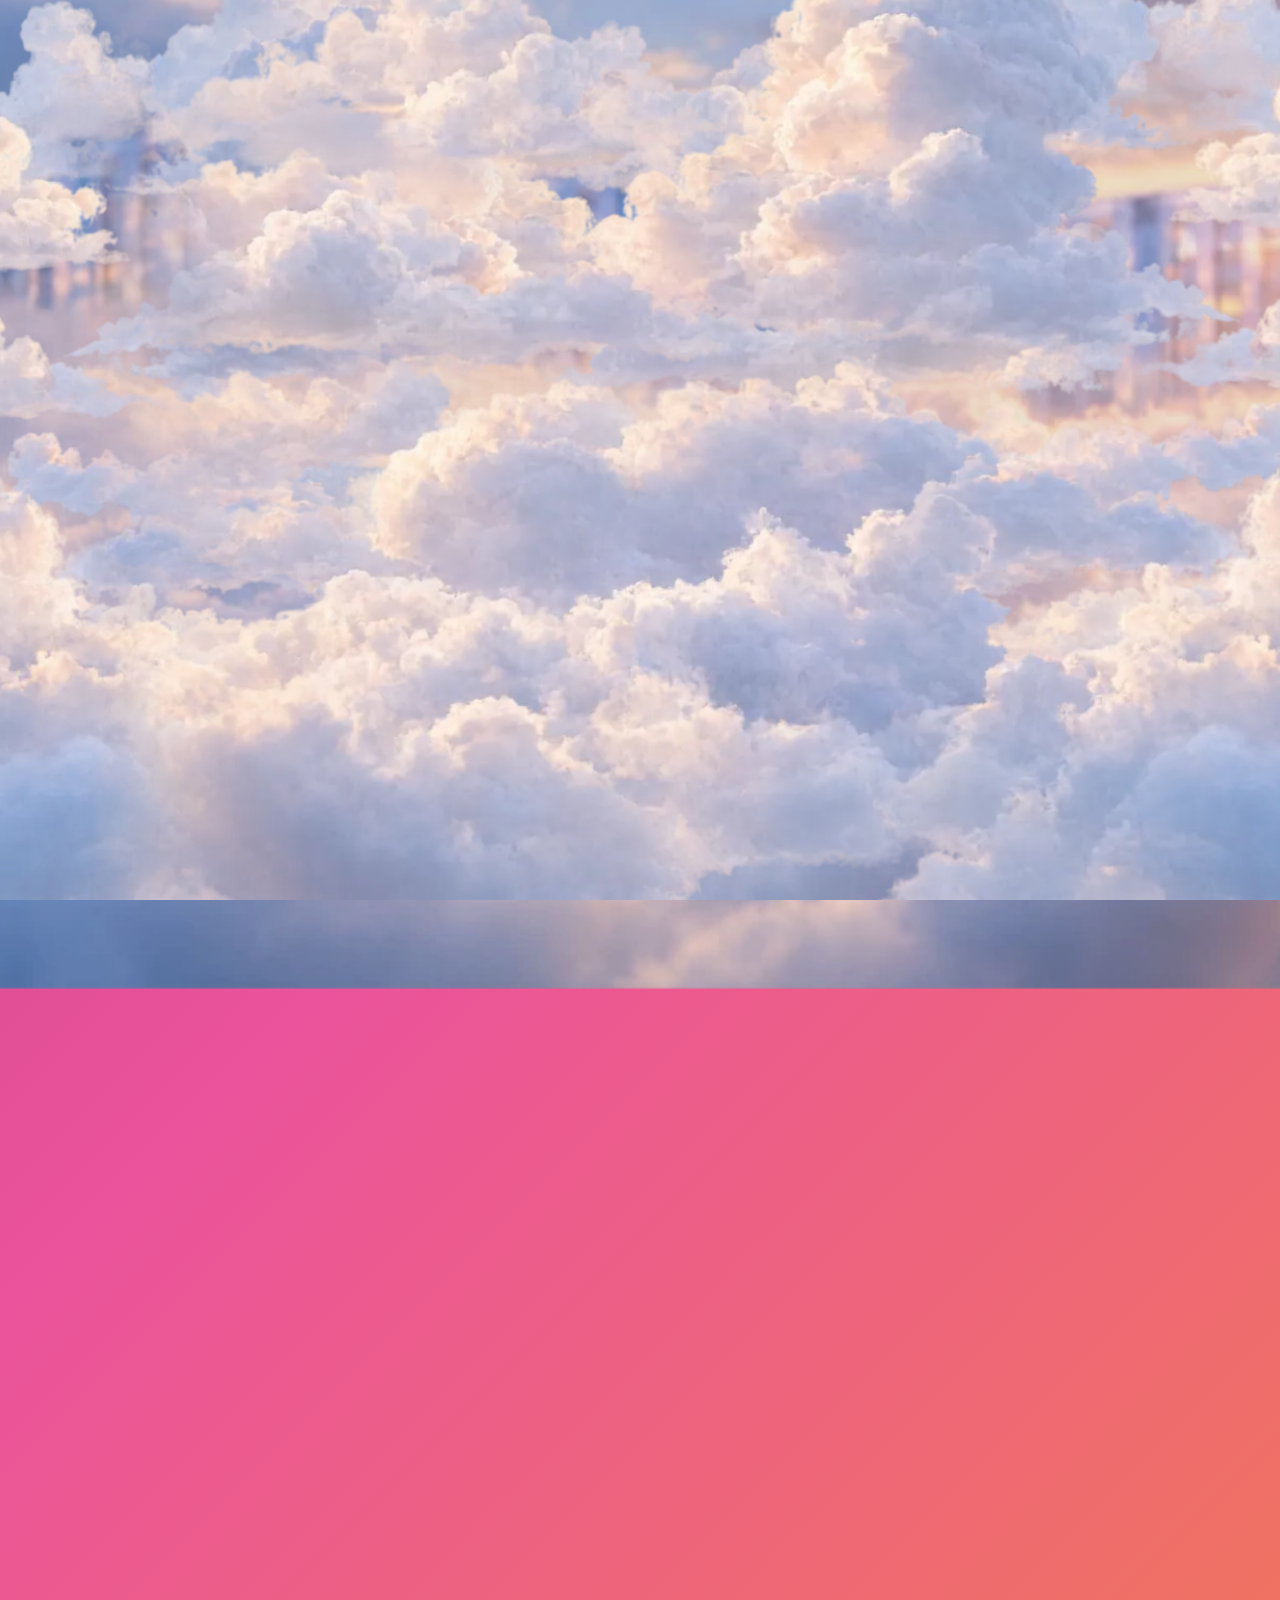
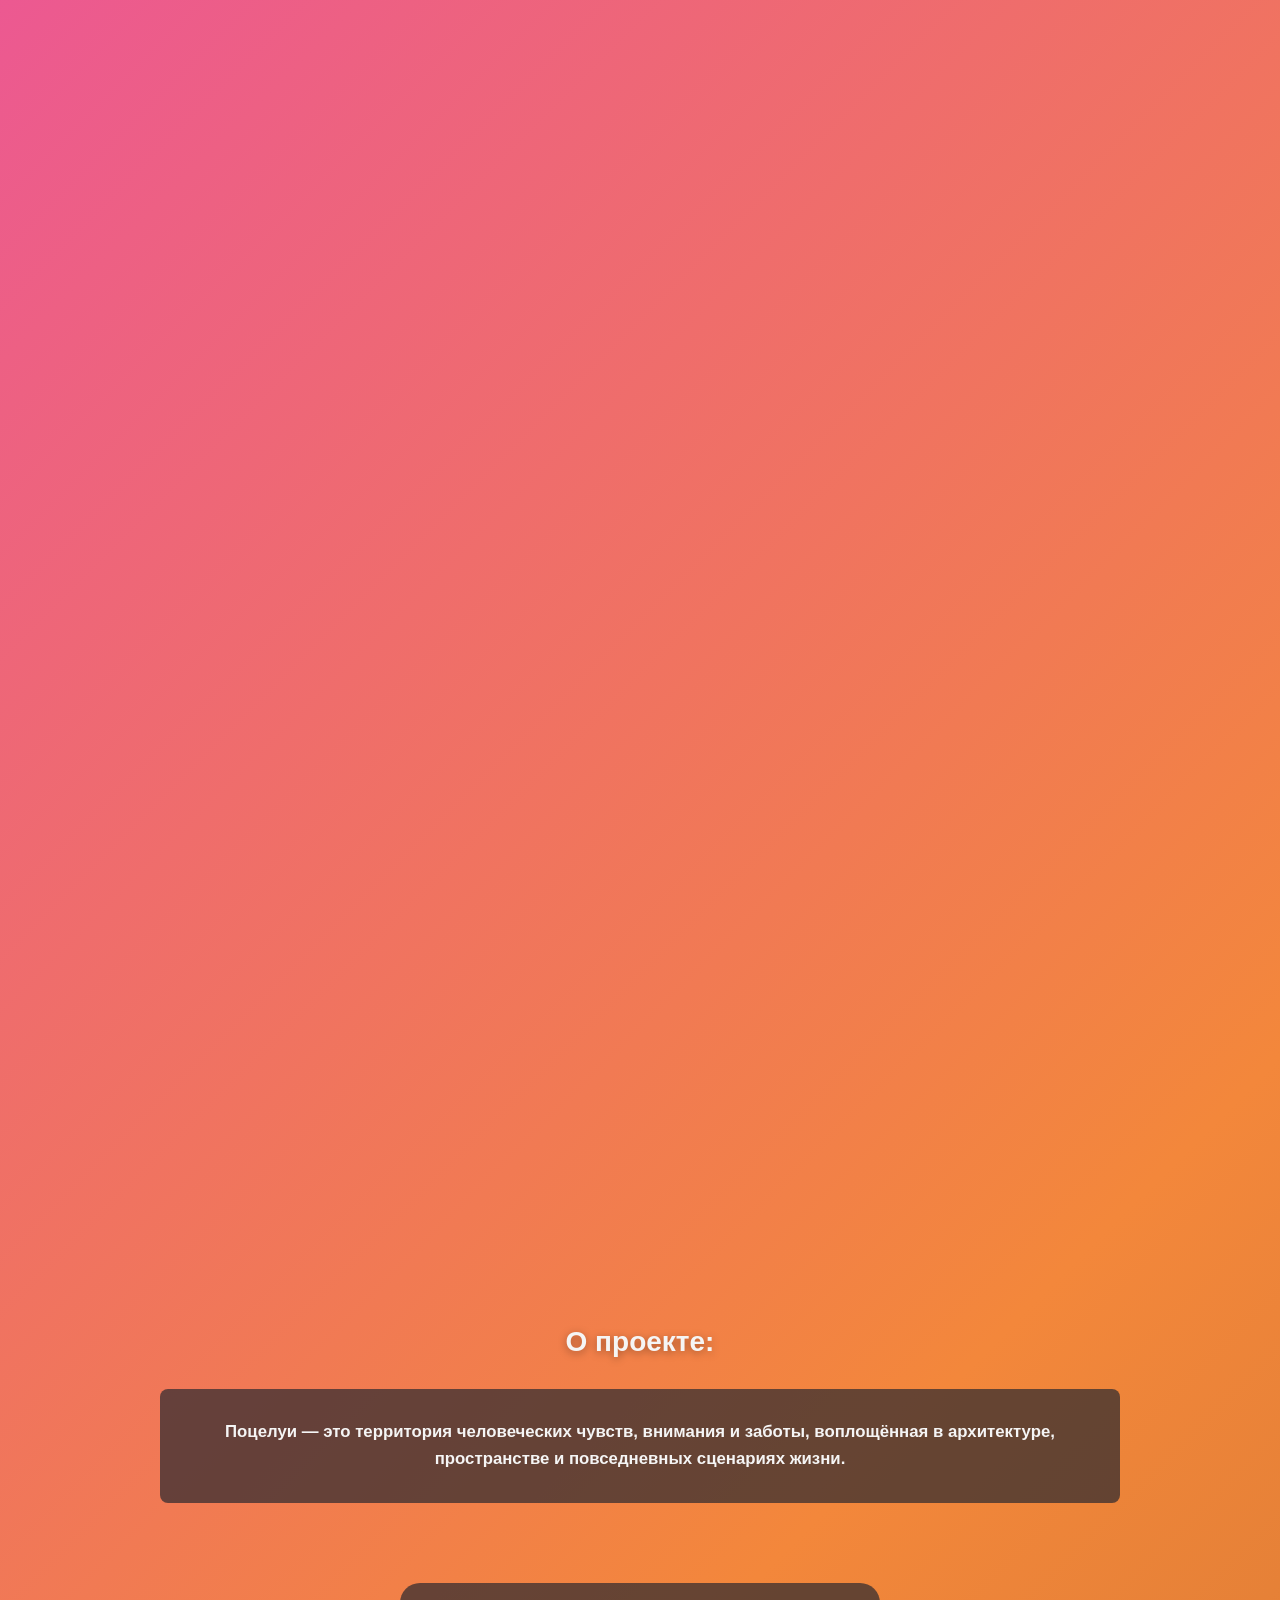
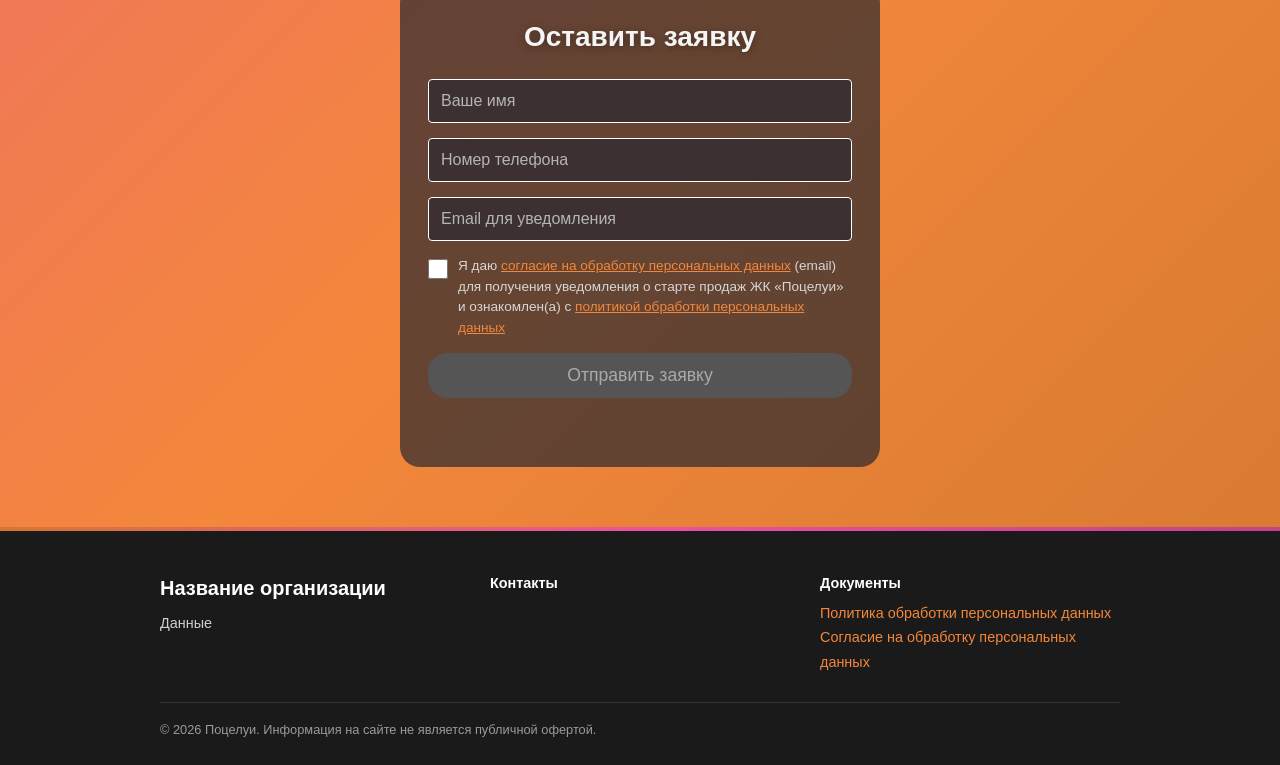
==== commit e984e504: "Update index.html" ====
--- a/index.html
+++ b/index.html
@@ -4,6 +4,7 @@
     <meta charset="UTF-8">
     <meta name="viewport" content="width=device-width, initial-scale=1.0">
     <title> Поцелуи — уведомление о старте продаж</title>
+    <meta name="robots" content="noindex, nofollow">
     <meta name="description" content="Оставьте email, чтобы получить уведомление о старте продаж ЖК «Поцелуи» одним из первых.">
     <meta name="theme-color" content="#1a1a1a">
     <link rel="icon" href="data:,">
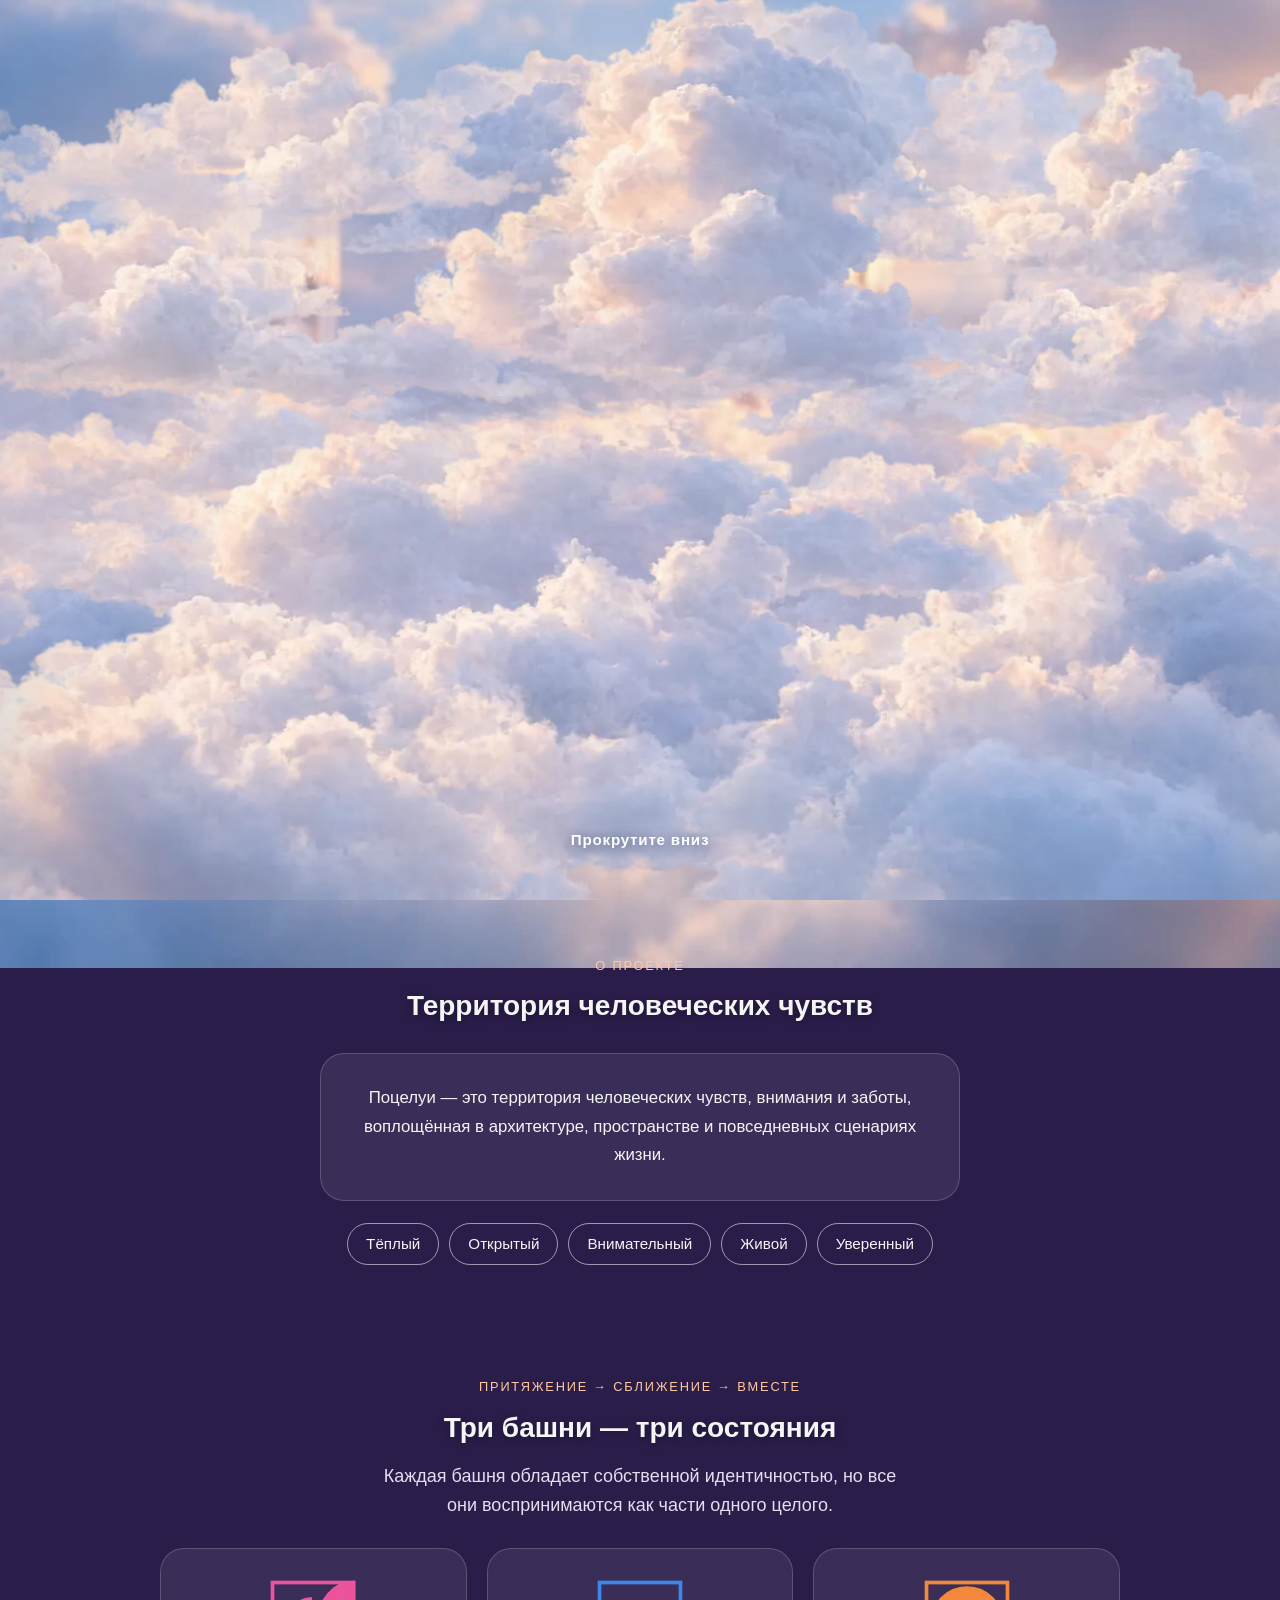
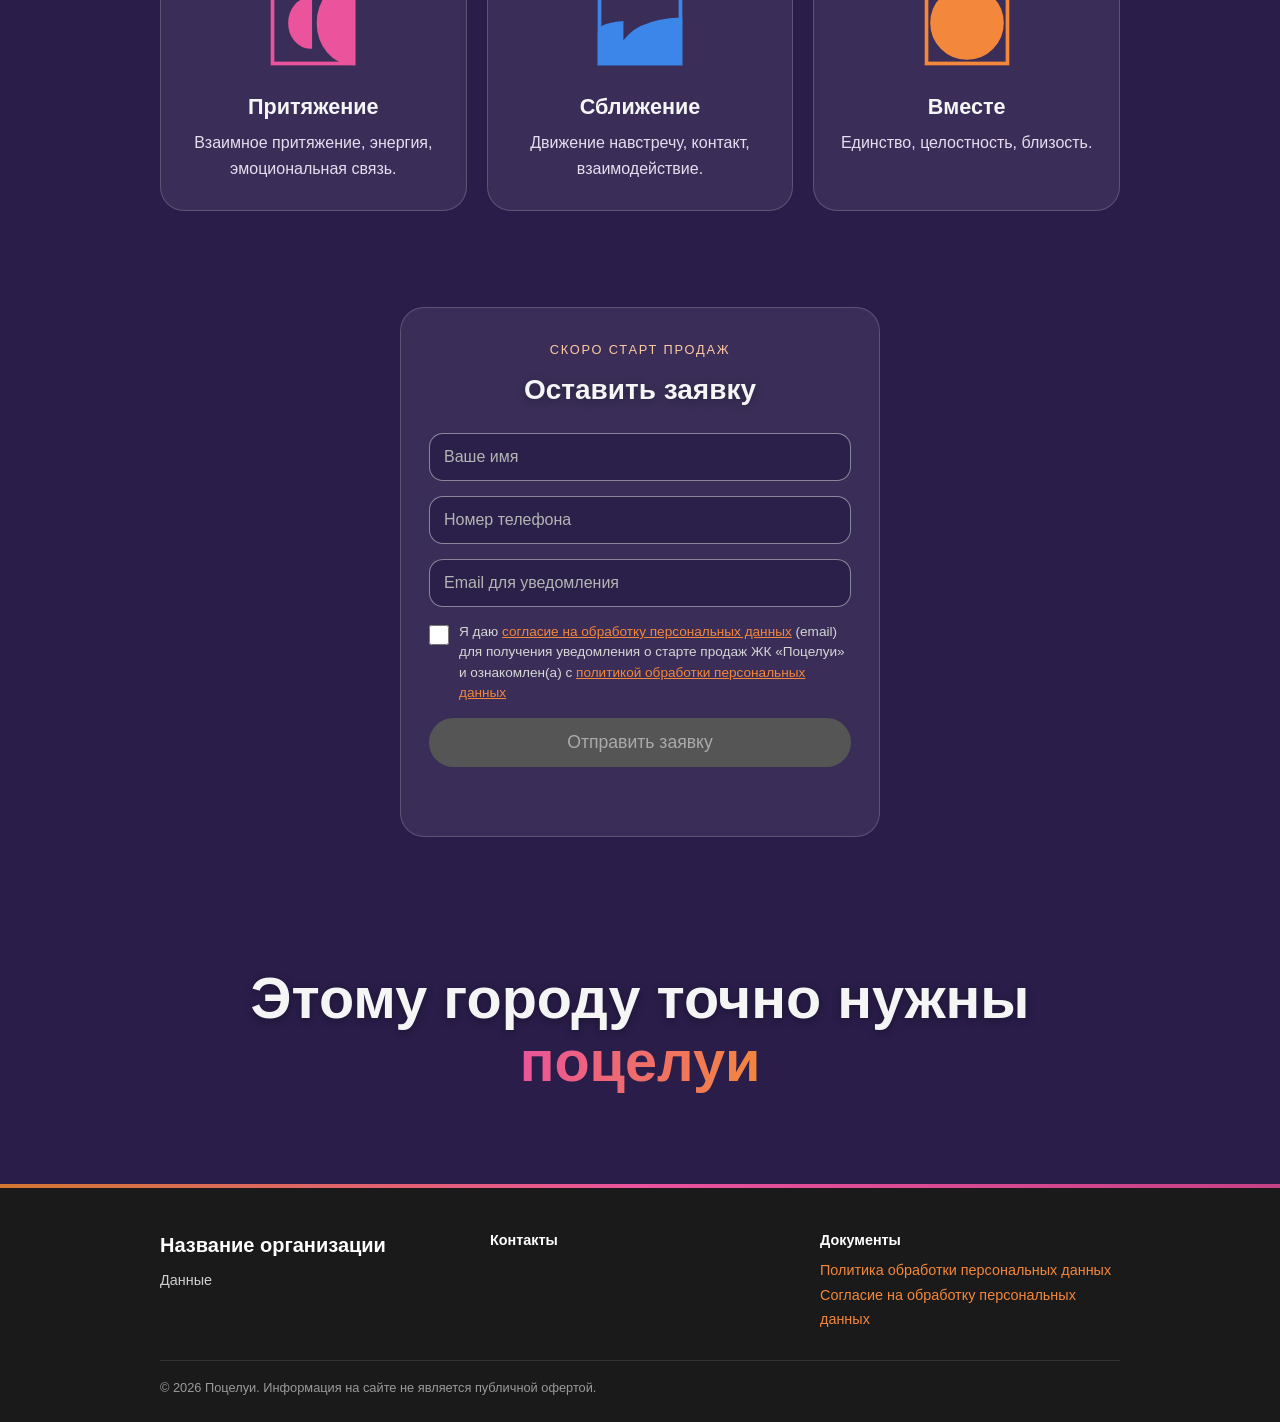
==== commit 02621a70: "Add files via upload" ====
--- a/index.html
+++ b/index.html
@@ -12,7 +12,16 @@
     <link rel="stylesheet" href="style.css">
 </head>
 
-<body>
+<body class="page-home">
+    <!-- Спрайт знаков: логотип и три знака башен (воссозданы по брендбуку) -->
+    <svg width="0" height="0" style="position:absolute" aria-hidden="true" focusable="false">
+        <defs><linearGradient id="gBrand" x1="0" y1="0" x2="0" y2="100" gradientUnits="userSpaceOnUse"><stop offset="0" stop-color="#f78c3b"/><stop offset="1" stop-color="#eb539c"/></linearGradient></defs>
+        <symbol id="mark" viewBox="0 0 175 100"><g fill="url(#gBrand)"><path d="M31 20A31 30 0 0 0 31 80Z"/><path d="M76 7A39 43 0 0 0 76 93Z"/><circle cx="125" cy="50" r="50"/></g></symbol>
+        <symbol id="s-pull" viewBox="0 0 100 100"><rect x="6" y="6" width="88" height="88" fill="none"/><path d="M47 24A22 26 0 0 0 47 76Z"/><path d="M94 6A38 44 0 0 0 94 94Z"/></symbol>
+        <symbol id="s-close" viewBox="0 0 100 100"><rect x="6" y="6" width="88" height="88" fill="none"/><path d="M6 94V60Q6 52 30 50V76Q44 48 94 46V94Z"/></symbol>
+        <symbol id="s-together" viewBox="0 0 100 100"><rect x="6" y="6" width="88" height="88" fill="none"/><circle cx="50" cy="50" r="38"/></symbol>
+    </svg>
+
     <!-- Фиксированный фон -->
     <div class="sky" aria-hidden="true"></div>
 
@@ -21,8 +30,16 @@
         <div class="intro__stage">
             <header class="hero">
                 <div class="container">
-                    <h1 class="hero__title">Поцелуи</h1>
-                    <p class="hero__subtitle">Оставьте заявку, чтобы получить уведомление о старте продаж одним из первых</p>
+                    <svg class="hero__mark" viewBox="0 0 175 100" aria-hidden="true"><use href="#mark"/></svg>
+                    <h1 class="hero__title">поцелуи</h1>
+                    <p class="hero__subtitle">Сила притяжения</p>
+                    <div class="hero__signs" aria-hidden="true">
+                        <svg class="sign" viewBox="0 0 100 100"><use href="#s-pull"/></svg>
+                        <svg class="sign" viewBox="0 0 100 100"><use href="#s-close"/></svg>
+                        <svg class="sign" viewBox="0 0 100 100"><use href="#s-together"/></svg>
+                    </div>
+                    <p class="hero__note">Жилой квартал в Хабаровске. Скоро старт продаж</p>
+                    <a class="btn-cta" href="#form">Узнать о старте продаж</a>
                 </div>
             </header>
             <div class="intro__clouds intro__clouds--l" aria-hidden="true"></div>
@@ -34,10 +51,40 @@
     <main>
         <!-- О проекте -->
         <section class="info">
-            <div class="container">
-                <h2>О проекте:</h2>
+            <div class="container reveal">
+                <span class="eyebrow">О проекте</span>
+                <h2>Территория человеческих чувств</h2>
                 <div class="info__grid">
                     <div class="info__card">Поцелуи — это территория человеческих чувств, внимания и заботы, воплощённая в архитектуре, пространстве и повседневных сценариях жизни.</div>
+                </div>
+                <ul class="tags" aria-label="Характер бренда">
+                    <li>Тёплый</li><li>Открытый</li><li>Внимательный</li><li>Живой</li><li>Уверенный</li>
+                </ul>
+            </div>
+        </section>
+
+        <!-- Три башни -->
+        <section class="towers">
+            <div class="container reveal">
+                <span class="eyebrow">Притяжение → Сближение → Вместе</span>
+                <h2>Три башни — три состояния</h2>
+                <p class="towers__lead">Каждая башня обладает собственной идентичностью, но все они воспринимаются как части одного целого.</p>
+                <div class="towers__grid">
+                    <article class="tower tower--pull">
+                        <svg class="sign sign--solid" viewBox="0 0 100 100" aria-hidden="true"><use href="#s-pull"/></svg>
+                        <h3>Притяжение</h3>
+                        <p>Взаимное притяжение, энергия, эмоциональная связь.</p>
+                    </article>
+                    <article class="tower tower--close">
+                        <svg class="sign sign--solid" viewBox="0 0 100 100" aria-hidden="true"><use href="#s-close"/></svg>
+                        <h3>Сближение</h3>
+                        <p>Движение навстречу, контакт, взаимодействие.</p>
+                    </article>
+                    <article class="tower tower--together">
+                        <svg class="sign sign--solid" viewBox="0 0 100 100" aria-hidden="true"><use href="#s-together"/></svg>
+                        <h3>Вместе</h3>
+                        <p>Единство, целостность, близость.</p>
+                    </article>
                 </div>
             </div>
         </section>
@@ -46,6 +93,7 @@
         <section class="form-section" id="form">
             <div class="container">
                 <div class="form-box">
+                    <span class="eyebrow">Скоро старт продаж</span>
                     <h2>Оставить заявку</h2>
                     <form id="leadForm" class="lead-form" novalidate>
 
@@ -88,6 +136,12 @@
         </section>
     </main>
 
+    <section class="outro">
+        <div class="container reveal">
+            <h2>Этому городу точно нужны <span class="grad-text">поцелуи</span></h2>
+        </div>
+    </section>
+
     <!-- Футер -->
     <footer class="footer">
         <div class="container">
@@ -112,7 +166,9 @@
     </footer>
 
     <!-- Временное уведомление -->
-    <div id="toast" class="toast" role="status" aria-live="polite">
+    <div id="toast" class="toast" role="status" aria-live="polite" data-type="success">
+        <img class="toast__mascot" src="assets/mascot-success.webp" alt="" width="120" height="116">
+        <span class="toast__title">Заявка принята</span>
         <span class="toast__text">Спасибо! Вы в списке.</span>
     </div>
 
--- a/style.css
+++ b/style.css
@@ -293,59 +293,228 @@
     * { transition: none !important; }
 }
 
-/* 9. Интро с облаками (скролл) */
-/* --p (прогресс облаков) и --ui задаются на :root из script.js */
-:root { --p: 0; --ui: 1; }
-.js-intro { --ui: 0; }
-.intro { position: relative; }
-.intro__stage { position: relative; min-height: 70vh; overflow: hidden; display: grid; place-items: center; }
-.sky, .intro__clouds, .intro__hint { display: none; }
-.intro .hero { position: relative; z-index: 1; padding: 0 var(--spacing); }
-.intro .hero__title { text-shadow: 0 3px 24px rgba(40, 20, 70, 0.55); }
-.intro .hero__subtitle { text-shadow: 0 2px 16px rgba(40, 20, 70, 0.6); }
-
-.js-intro .intro { height: 320vh; }
-.js-intro .intro__stage {
-    position: sticky; top: 0; height: 100vh; min-height: 0;
-    opacity: 0; transition: opacity 1.2s ease;
-}
-.js-intro .intro.is-ready .intro__stage { opacity: 1; }
-.js-intro .intro .hero {
+/* 9. Интро с облаками (одноразовая анимация по первому скроллу) */
+
+/* По умолчанию = «интро завершено» (без JS и при reduced motion) */
+:root { --p: 1; --ui: 1; }
+.js-intro { --p: 0; --ui: 0; }
+
+/* Своя подложка вместо старого градиента (он остаётся на privacy/consent) */
+.page-home { background: #9db8e0; }
+
+/* Фиксированное небо под всей страницей */
+.sky {
+    position: fixed;
+    top: 0;
+    left: 0;
+    width: 100%;
+    height: 100vh;
+    height: 100lvh; /* большая высота окна: без щелей, когда прячется панель браузера */
+    z-index: -1;
+    background: url('assets/intro-sky.webp') center / cover no-repeat;
+    transform: scale(calc(1.15 - var(--p) * 0.15));
+    will-change: transform;
+}
+.sky::after {
+    content: "";
+    position: absolute;
+    inset: 0;
+    background: rgba(40, 20, 70, 0.5);
+    opacity: var(--p);
+}
+
+/* Блокировка скролла, пока играет интро */
+.intro-lock,
+.intro-lock body { overflow: hidden; overscroll-behavior: none; }
+.intro-lock body { touch-action: none; }
+
+.intro {
+    position: relative;
+    width: 100%;
+    height: 100vh;
+    height: 100svh; /* малая высота окна: подсказка не прячется под панелью браузера */
+    overflow: hidden;
+}
+.intro__stage {
+    position: relative;
+    width: 100%;
+    height: 100%;
+    display: grid;
+    place-items: center;
+}
+
+.intro .hero {
+    position: relative;
+    z-index: 3;
+    padding: 0 var(--spacing);
+    text-align: center;
     opacity: var(--ui);
-    transform: translateY(calc((1 - var(--ui)) * 24px));
-}
-/* небо: фиксированный слой под всей страницей */
-.js-intro .sky {
-    display: block; position: fixed; inset: -2%; z-index: -1;
-    background: url('assets/intro-sky.webp') center / cover no-repeat;
-    transform: scale(calc(1.18 - var(--p) * 0.18));
-    will-change: transform;
-}
-/* затемнение растёт по мере раздвижения облаков, чтобы белый текст читался */
-.js-intro .sky::after {
-    content: ""; position: absolute; inset: 0;
-    background: rgba(40, 20, 70, 0.45); opacity: var(--p);
-}
-.js-intro .intro__clouds {
-    display: block; position: absolute; inset: 0; z-index: 2; pointer-events: none;
+    transform: translateY(calc((1 - var(--ui)) * 30px));
+}
+.intro .hero__title { text-shadow: 0 3px 24px rgba(40, 20, 70, 0.7); }
+.intro .hero__subtitle { text-shadow: 0 2px 16px rgba(40, 20, 70, 0.8); }
+
+/* Облака и подсказка существуют только пока идёт интро */
+.intro__clouds,
+.intro__hint { display: none; }
+.js-intro:not(.intro-done) .intro__clouds,
+.js-intro:not(.intro-done) .intro__hint { display: block; }
+.js-intro:not(.intro-ready) .intro__clouds { visibility: hidden; }
+
+/* Слои шире экрана на 12% с каждой стороны: растушёванные края
+   в начале за кадром, а маска статичная, то есть дешёвая для мобильных */
+.intro__clouds {
+    position: absolute;
+    top: 0;
+    bottom: 0;
+    left: -12%;
+    right: -12%;
+    z-index: 2;
+    pointer-events: none;
     background: url('assets/intro-clouds.webp') center bottom / cover no-repeat;
-    opacity: calc(1 - max(0, (var(--p) - 0.62)) * 2.6);
-    -webkit-mask-image: linear-gradient(to right, transparent 0, #000 calc(4% + var(--p) * 34%), #000 calc(96% - var(--p) * 34%), transparent 100%);
-    mask-image: linear-gradient(to right, transparent 0, #000 calc(4% + var(--p) * 34%), #000 calc(96% - var(--p) * 34%), transparent 100%);
+    -webkit-mask-image: linear-gradient(to right, transparent 0, #000 16%, #000 84%, transparent 100%);
+    mask-image: linear-gradient(to right, transparent 0, #000 16%, #000 84%, transparent 100%);
+    opacity: calc(1 - max(0, (var(--p) - 0.5)) * 2.5);
+    transform-origin: 50% 100%;
     will-change: transform, opacity;
 }
-.js-intro .intro__clouds--l {
-    transform: translateX(calc(var(--p) * -90%)) scale(calc(1.05 + var(--p) * 0.25));
-    transform-origin: 50% 100%;
-}
-.js-intro .intro__clouds--r {
-    transform: translateX(calc(var(--p) * 90%)) scale(calc(-1.12 - var(--p) * 0.25), calc(1.12 + var(--p) * 0.25));
-    transform-origin: 50% 100%;
-}
-.js-intro .intro__hint {
-    display: block; position: absolute; z-index: 3; left: 0; right: 0;
-    bottom: calc(35px + env(safe-area-inset-bottom, 0px));
-    text-align: center; font-size: 1rem; letter-spacing: 0.05em;
-    text-shadow: 0 1px 12px rgba(40, 50, 90, 0.5);
-    opacity: calc(1 - var(--p) * 8); pointer-events: none;
-}
+.intro__clouds--l {
+    transform: translateX(calc(var(--p) * -100%)) scale(calc(1 + var(--p) * 0.2));
+}
+.intro__clouds--r { /* зеркальная копия */
+    transform: translateX(calc(var(--p) * 100%)) scale(calc(-1.07 - var(--p) * 0.2), calc(1.07 + var(--p) * 0.2));
+}
+
+.intro__hint {
+    position: absolute;
+    z-index: 4;
+    left: 0;
+    right: 0;
+    bottom: calc(48px + env(safe-area-inset-bottom, 0px));
+    text-align: center;
+    font-size: 0.95rem;
+    letter-spacing: 0.05em;
+    color: #fff;
+    text-shadow: 0 1px 12px rgba(40, 50, 90, 0.7);
+    opacity: calc(1 - var(--p) * 3);
+    pointer-events: none;
+    animation: hintBounce 2s ease-in-out infinite;
+}
+@keyframes hintBounce {
+    0%, 100% { transform: translateY(0); }
+    50% { transform: translateY(-8px); }
+}
+
+@media (max-width: 600px) {
+    .intro__hint { bottom: calc(72px + env(safe-area-inset-bottom, 0px)); font-size: 0.9rem; }
+    .sky { transform: none; }
+}
+@media (prefers-reduced-motion: reduce) {
+    .intro__hint { animation: none; }
+}
+
+/* 10. Бренд-тема «Поцелуи» (по брендбуку и референсам) */
+:root {
+    --night: #26252b;
+    --air: #3b86e8;
+    --grad-h: linear-gradient(100deg, #eb539c, #f3873b);
+}
+html { scroll-behavior: smooth; }
+@media (prefers-reduced-motion: reduce) { html { scroll-behavior: auto; } }
+.page-home { background: #2a1d4a; }
+
+/* небо уходит в закат: фиолетовый верх, розово-оранжевое свечение у горизонта */
+.sky::after {
+    background:
+        radial-gradient(ellipse 90% 45% at 50% 100%, rgba(243, 135, 59, 0.5), transparent 70%),
+        linear-gradient(180deg, rgba(24, 16, 56, 0.88) 0%, rgba(62, 30, 98, 0.8) 55%, rgba(176, 64, 128, 0.5) 100%);
+}
+
+/* hero */
+.hero__mark { display: block; width: clamp(96px, 22vw, 150px); height: auto; margin: 0 auto 14px; filter: drop-shadow(0 0 28px rgba(243, 135, 59, 0.55)); }
+.intro .hero__title { font-size: clamp(3rem, 13vw, 6rem); line-height: 1; letter-spacing: -0.02em; }
+.intro .hero__subtitle { max-width: none; margin-top: 12px; font-weight: normal; letter-spacing: 0.04em; }
+.hero__signs { display: flex; justify-content: center; gap: 10px; margin-top: 20px; color: #fff; }
+.sign { fill: none; stroke: currentColor; stroke-width: 4; }
+.hero__signs .sign { width: 32px; height: 32px; opacity: 0.85; }
+.hero__note { margin-top: 18px; font-size: 0.95rem; font-weight: normal; color: #f1e6f7; text-shadow: 0 1px 12px rgba(24, 16, 56, 0.8); }
+.btn-cta {
+    display: inline-block; margin-top: 22px; padding: 14px 30px; border-radius: 999px;
+    background: var(--grad-h); color: #fff; text-decoration: none; font-size: 1.05rem;
+    box-shadow: 0 0 28px rgba(235, 83, 156, 0.55); transition: transform 0.2s, box-shadow 0.2s;
+}
+.btn-cta:hover { transform: translateY(-2px); box-shadow: 0 0 40px rgba(243, 135, 59, 0.7); }
+
+/* общие блоки */
+.eyebrow { display: block; text-align: center; margin-bottom: 8px; font-size: 0.8rem; font-weight: normal; letter-spacing: 0.14em; text-transform: uppercase; color: #ffc9a0; }
+.info, .towers { padding: 56px 0; }
+.info__card, .form-box, .tower {
+    background: rgba(255, 255, 255, 0.08);
+    border: 1px solid rgba(255, 255, 255, 0.18);
+    -webkit-backdrop-filter: blur(14px); backdrop-filter: blur(14px);
+    border-radius: 24px;
+}
+.info__card { max-width: 640px; margin: 0 auto; padding: 30px; font-weight: normal; line-height: 1.7; }
+.info__grid { display: block; }
+.tags { display: flex; flex-wrap: wrap; justify-content: center; gap: 10px; margin-top: 22px; padding: 0; list-style: none; }
+.tags li { padding: 8px 18px; border: 1px solid rgba(255, 255, 255, 0.55); border-radius: 999px; font-size: 0.95rem; font-weight: normal; }
+
+/* три башни */
+.towers__lead { max-width: 52ch; margin: 12px auto 0; text-align: center; font-weight: normal; color: #e6def0; }
+.towers__grid { display: grid; grid-template-columns: repeat(auto-fit, minmax(230px, 1fr)); gap: 20px; margin-top: 28px; }
+.tower { padding: 28px 24px; text-align: center; transition: transform 0.25s, box-shadow 0.25s; }
+.tower:hover { transform: translateY(-4px); box-shadow: 0 0 32px color-mix(in srgb, var(--c) 55%, transparent); }
+.tower .sign { width: 92px; height: 92px; margin-bottom: 12px; color: var(--c); }
+.sign--solid { fill: currentColor; }
+.tower h3 { font-size: 1.35rem; }
+.tower p { margin-top: 6px; font-size: 1rem; font-weight: normal; color: #e6def0; }
+.tower--pull { --c: #eb539c; }
+.tower--close { --c: var(--air); }
+.tower--together { --c: #f3873b; }
+
+/* форма */
+.form-box h2 { margin-top: 0; }
+.lead-form input:not([type="checkbox"]) { border: 1px solid rgba(255, 255, 255, 0.45); background: rgba(24, 16, 56, 0.45); border-radius: 14px; padding: 14px; }
+.lead-form input:not([type="checkbox"]):focus { outline: none; border-color: #eb539c; box-shadow: 0 0 0 3px rgba(235, 83, 156, 0.35); }
+.btn-submit { background: var(--grad-h); border-radius: 999px; padding: 14px; }
+.btn-submit:hover:not(:disabled) { background: var(--grad-h); }
+
+/* финальный слоган */
+.outro { padding: 70px 0 90px; text-align: center; }
+.outro h2 { font-size: clamp(2rem, 6vw, 3.6rem); line-height: 1.1; }
+.grad-text { background: var(--grad-h); -webkit-background-clip: text; background-clip: text; color: transparent; text-shadow: none; }
+
+/* плавное появление блоков (только если есть JS и анимации разрешены) */
+.reveal-on .reveal { opacity: 0; transform: translateY(24px); transition: opacity 0.7s ease, transform 0.7s ease; }
+.reveal-on .reveal.is-in { opacity: 1; transform: none; }
+
+/* 11. Уведомление с маскотом */
+.toast {
+    right: 24px; bottom: 24px;
+    width: min(360px, calc(100vw - 30px)); min-height: 112px;
+    padding: 18px 20px 18px 138px;
+    display: flex; flex-direction: column; justify-content: center; gap: 2px;
+    background: var(--toast-bg, #fbe3ee);
+    color: #4a2a5a;
+    border: 1px solid rgba(235, 83, 156, 0.4);
+    border-radius: 24px;
+    overflow: hidden;
+    text-align: left; font-weight: normal;
+    box-shadow: 0 12px 36px rgba(24, 16, 56, 0.45), 0 0 28px rgba(235, 83, 156, 0.35);
+    transform: translateY(24px) scale(0.96);
+}
+.toast.toast--visible { transform: none; }
+.toast[data-type="success"] { --toast-bg: #f8deeb; }
+.toast[data-type="warning"] { --toast-bg: #f8deeb; }
+.toast[data-type="error"] { --toast-bg: #f8deeb; }
+.toast__mascot { position: absolute; left: 6px; bottom: 0; height: 116px; width: auto; pointer-events: none; }
+.toast--visible .toast__mascot { animation: mascotPop 0.7s cubic-bezier(0.2, 1.4, 0.4, 1) both; }
+.toast__title { font-size: 1.05rem; font-weight: 700; line-height: 1.2; color: #b8337a; }
+.toast__text { font-size: 0.92rem; line-height: 1.4; }
+@keyframes mascotPop {
+    0% { transform: translateY(60%) rotate(-6deg); }
+    60% { transform: translateY(-4%) rotate(3deg); }
+    100% { transform: none; }
+}
+@media (max-width: 600px) { .toast { left: 15px; right: 15px; bottom: 20px; width: auto; } }
+@media (prefers-reduced-motion: reduce) { .toast--visible .toast__mascot { animation: none; } }
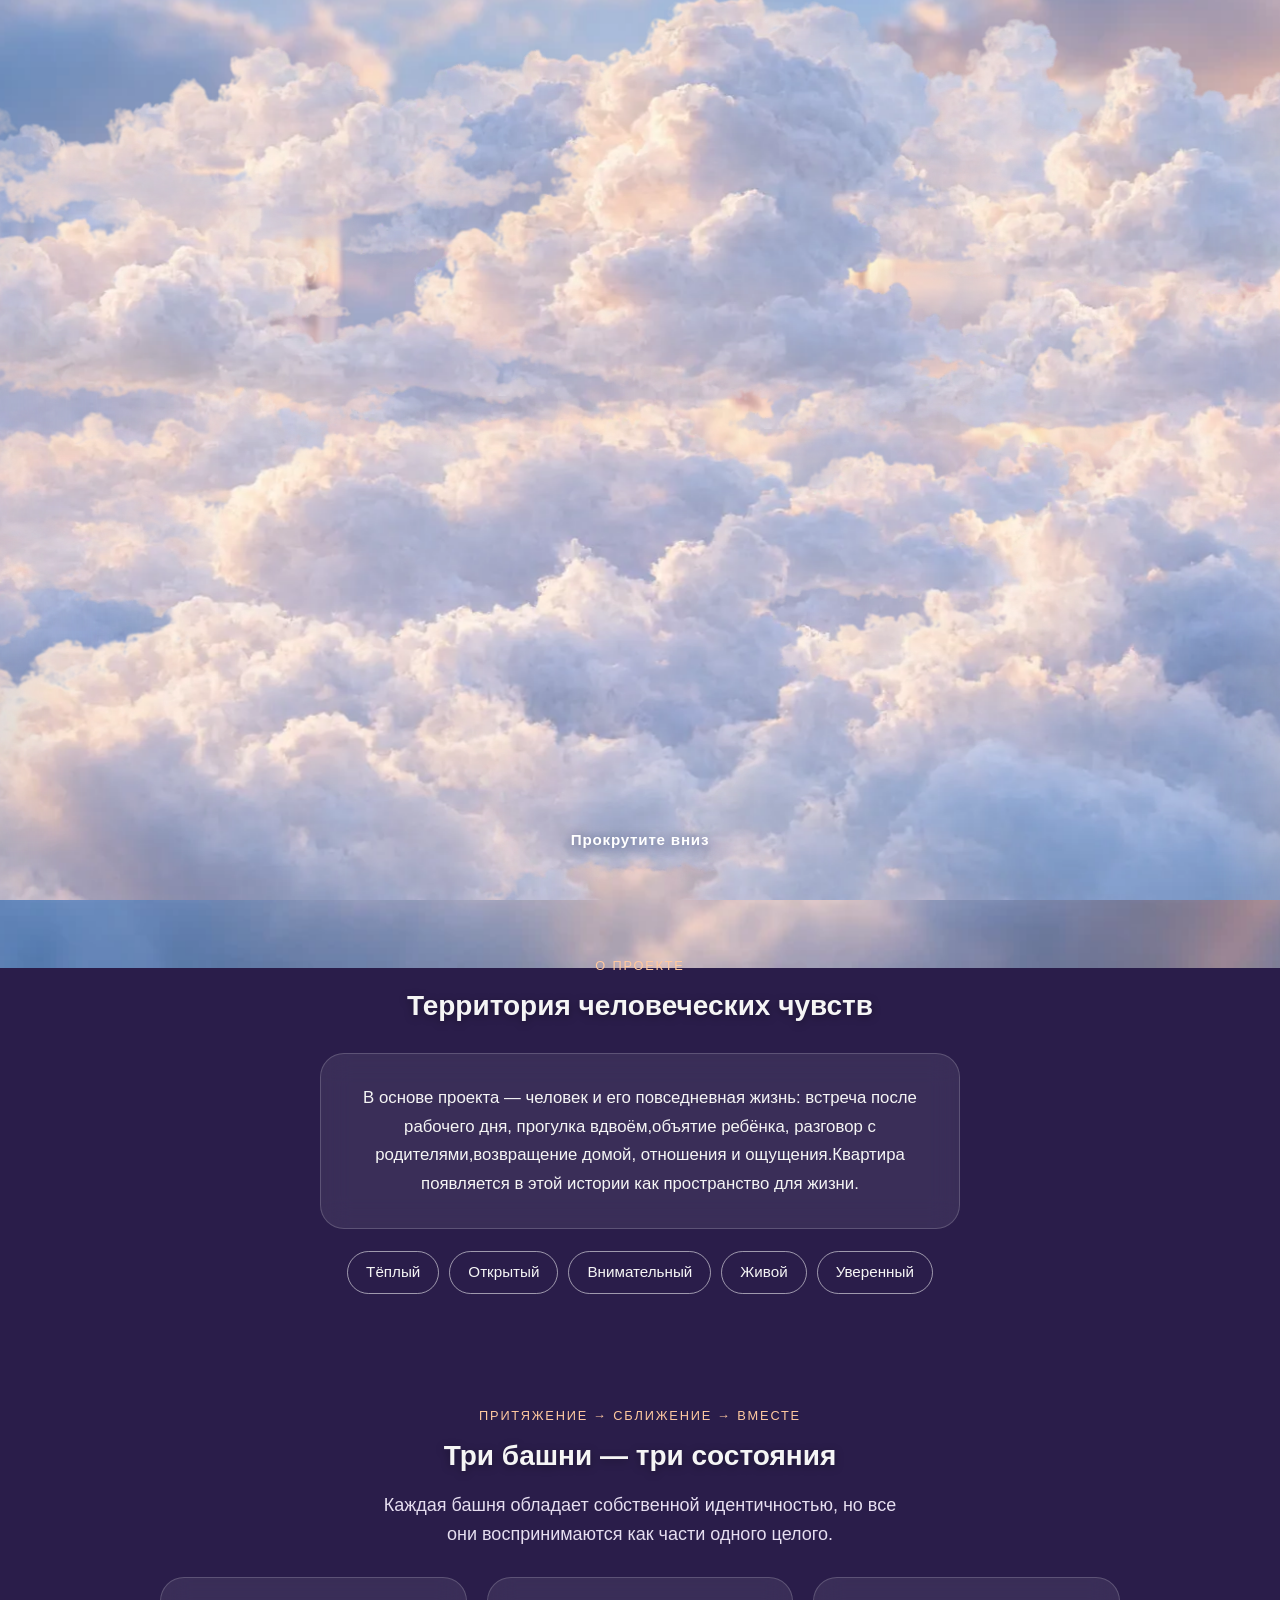
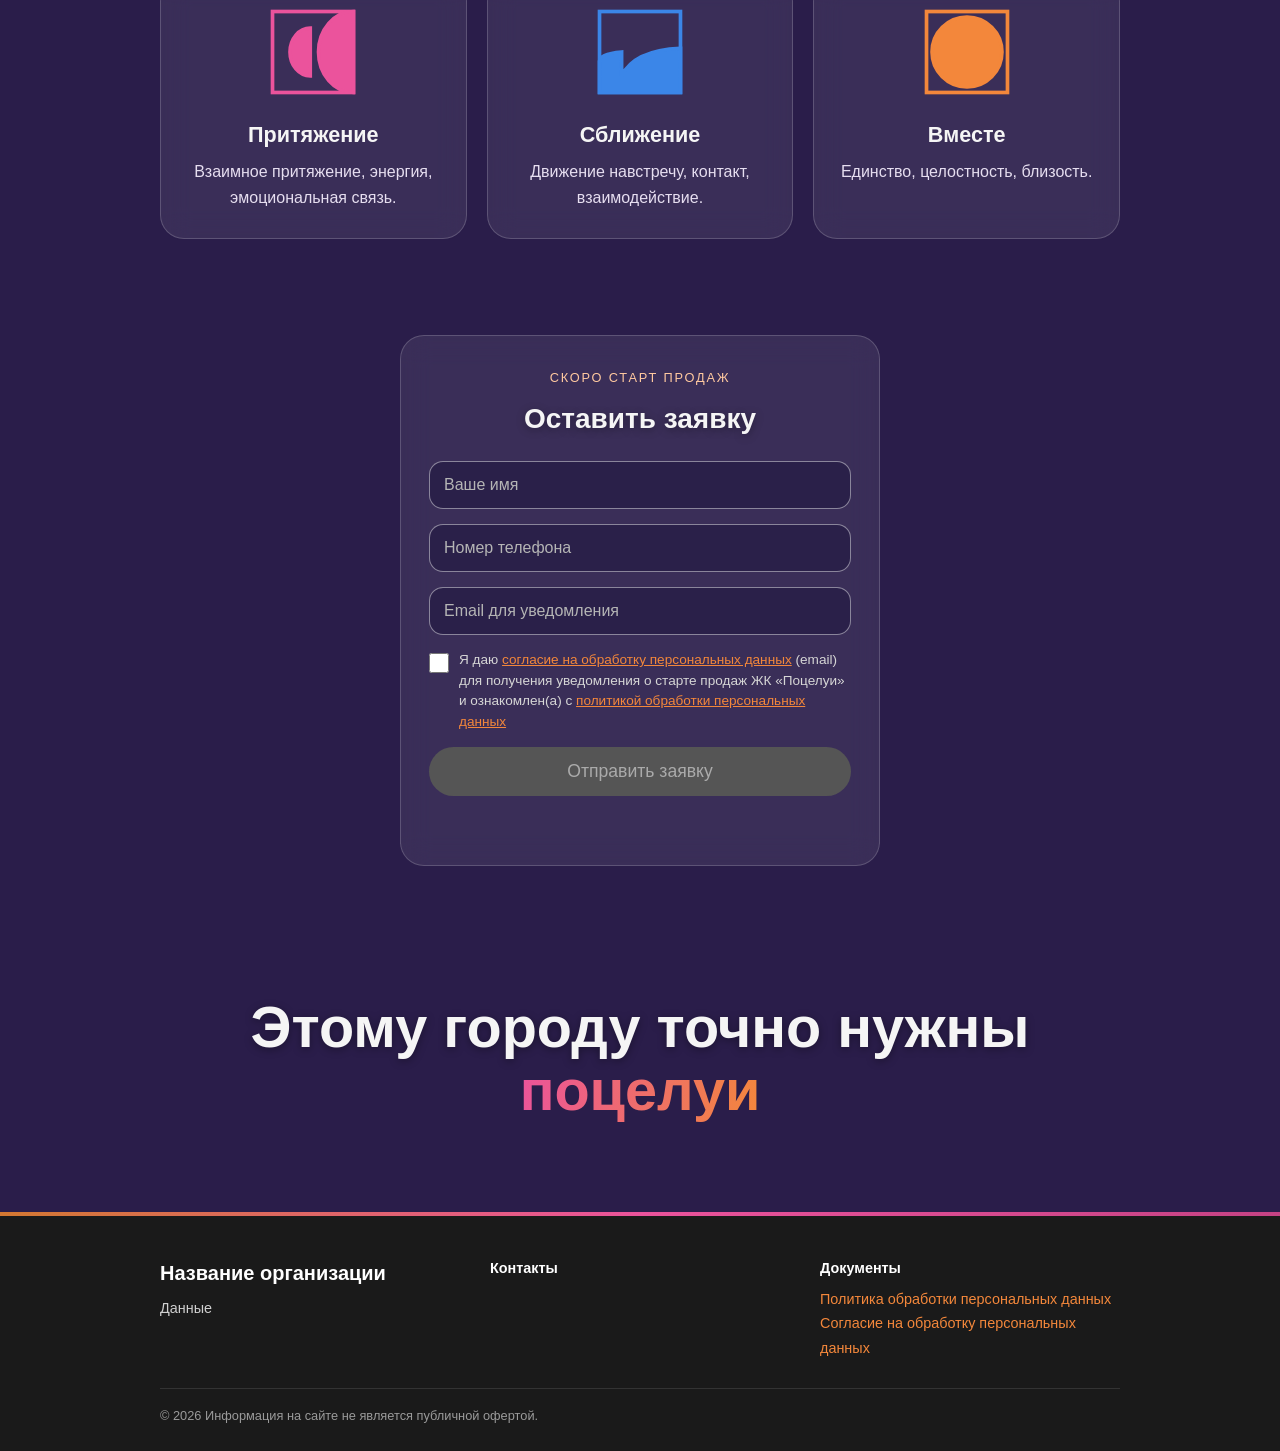
==== commit e5973713: "Add files via upload" ====
--- a/index.html
+++ b/index.html
@@ -13,7 +13,7 @@
 </head>
 
 <body class="page-home">
-    <!-- Спрайт знаков: логотип и три знака башен (воссозданы по брендбуку) -->
+    <!-- Спрайты -->
     <svg width="0" height="0" style="position:absolute" aria-hidden="true" focusable="false">
         <defs><linearGradient id="gBrand" x1="0" y1="0" x2="0" y2="100" gradientUnits="userSpaceOnUse"><stop offset="0" stop-color="#f78c3b"/><stop offset="1" stop-color="#eb539c"/></linearGradient></defs>
         <symbol id="mark" viewBox="0 0 175 100"><g fill="url(#gBrand)"><path d="M31 20A31 30 0 0 0 31 80Z"/><path d="M76 7A39 43 0 0 0 76 93Z"/><circle cx="125" cy="50" r="50"/></g></symbol>
@@ -38,7 +38,7 @@
                         <svg class="sign" viewBox="0 0 100 100"><use href="#s-close"/></svg>
                         <svg class="sign" viewBox="0 0 100 100"><use href="#s-together"/></svg>
                     </div>
-                    <p class="hero__note">Жилой квартал в Хабаровске. Скоро старт продаж</p>
+                    <p class="hero__note">Живой комплекс в Хабаровске. Скоро старт продаж</p>
                     <a class="btn-cta" href="#form">Узнать о старте продаж</a>
                 </div>
             </header>
@@ -55,7 +55,7 @@
                 <span class="eyebrow">О проекте</span>
                 <h2>Территория человеческих чувств</h2>
                 <div class="info__grid">
-                    <div class="info__card">Поцелуи — это территория человеческих чувств, внимания и заботы, воплощённая в архитектуре, пространстве и повседневных сценариях жизни.</div>
+                    <div class="info__card">В основе проекта — человек и его повседневная жизнь: встреча после рабочего дня, прогулка вдвоём,объятие ребёнка, разговор с родителями,возвращение домой, отношения и ощущения.Квартира появляется в этой истории как пространство для жизни.</div>
                 </div>
                 <ul class="tags" aria-label="Характер бренда">
                     <li>Тёплый</li><li>Открытый</li><li>Внимательный</li><li>Живой</li><li>Уверенный</li>
@@ -160,7 +160,7 @@
                 </div>
             </div>
             <div class="footer__bottom">
-                <p>© 2026 Поцелуи. Информация на сайте не является публичной офертой.</p>
+                <p>© 2026 Информация на сайте не является публичной офертой.</p>
             </div>
         </div>
     </footer>
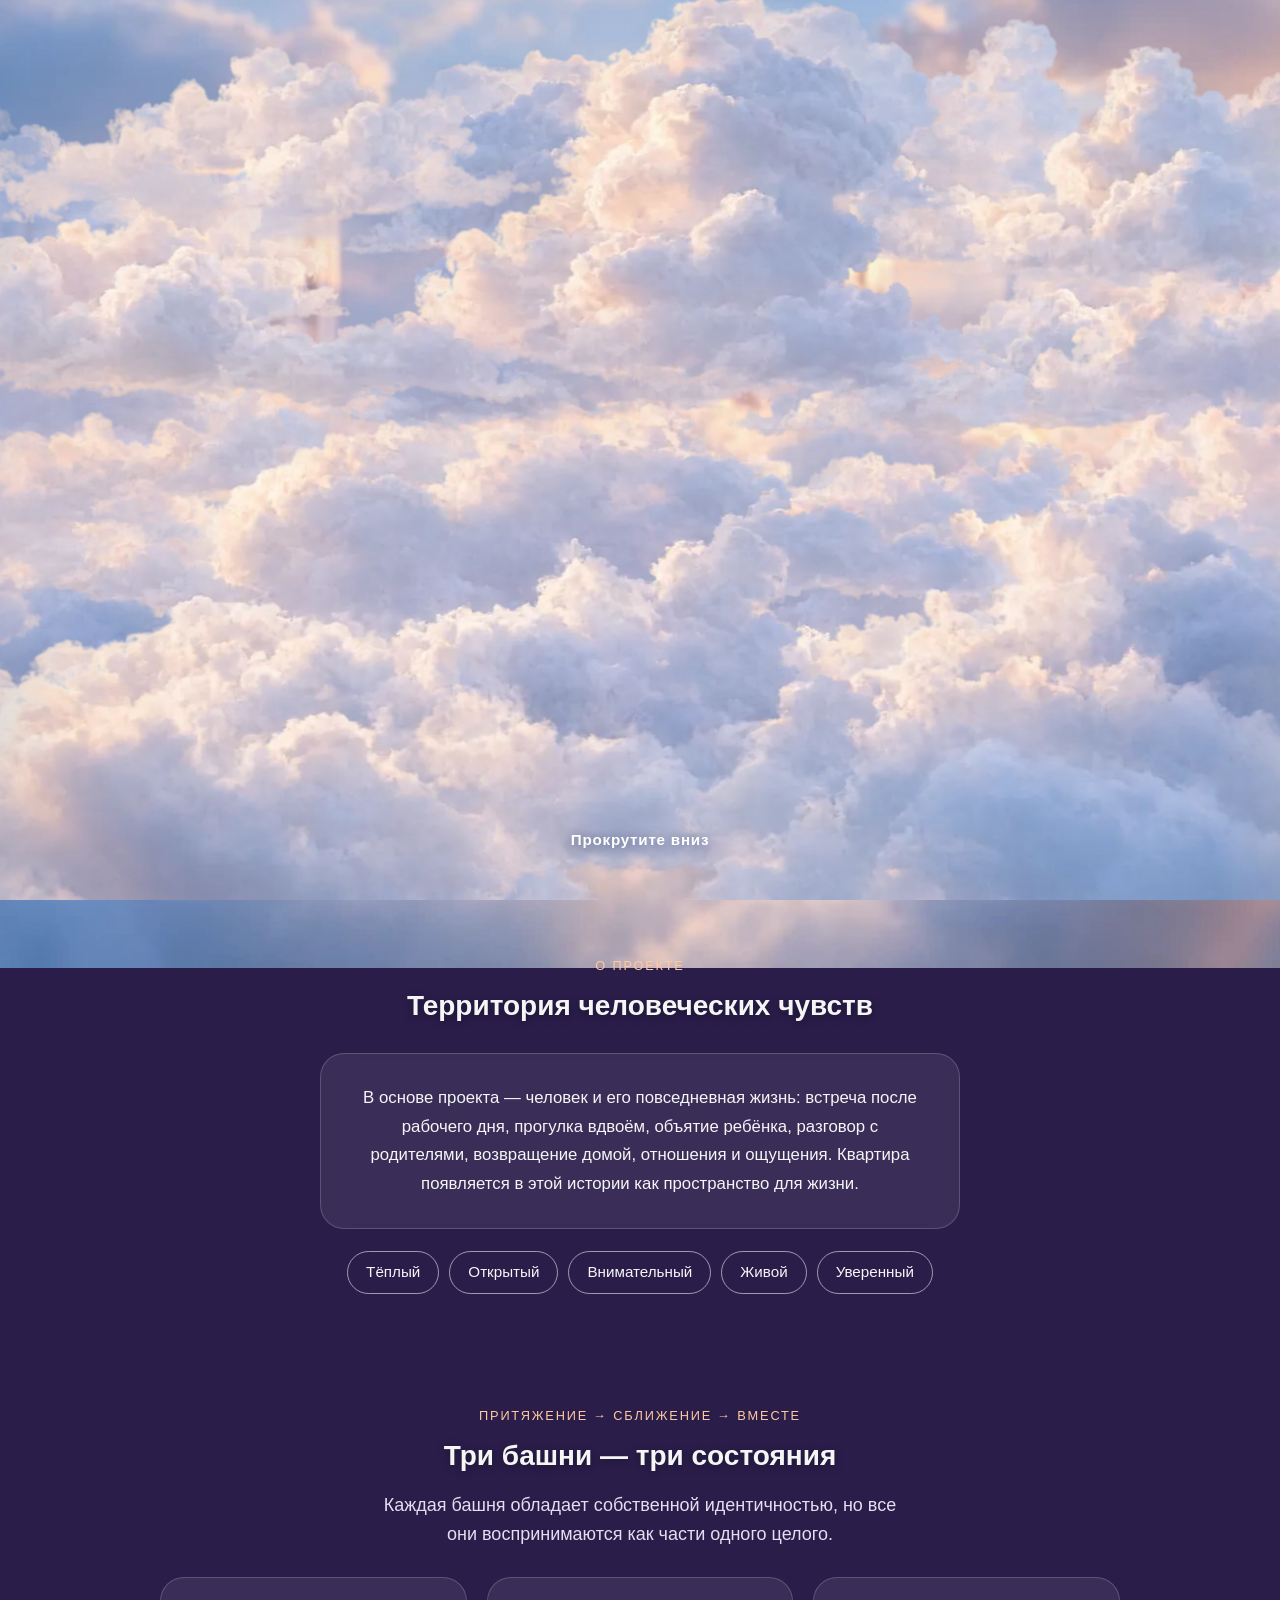
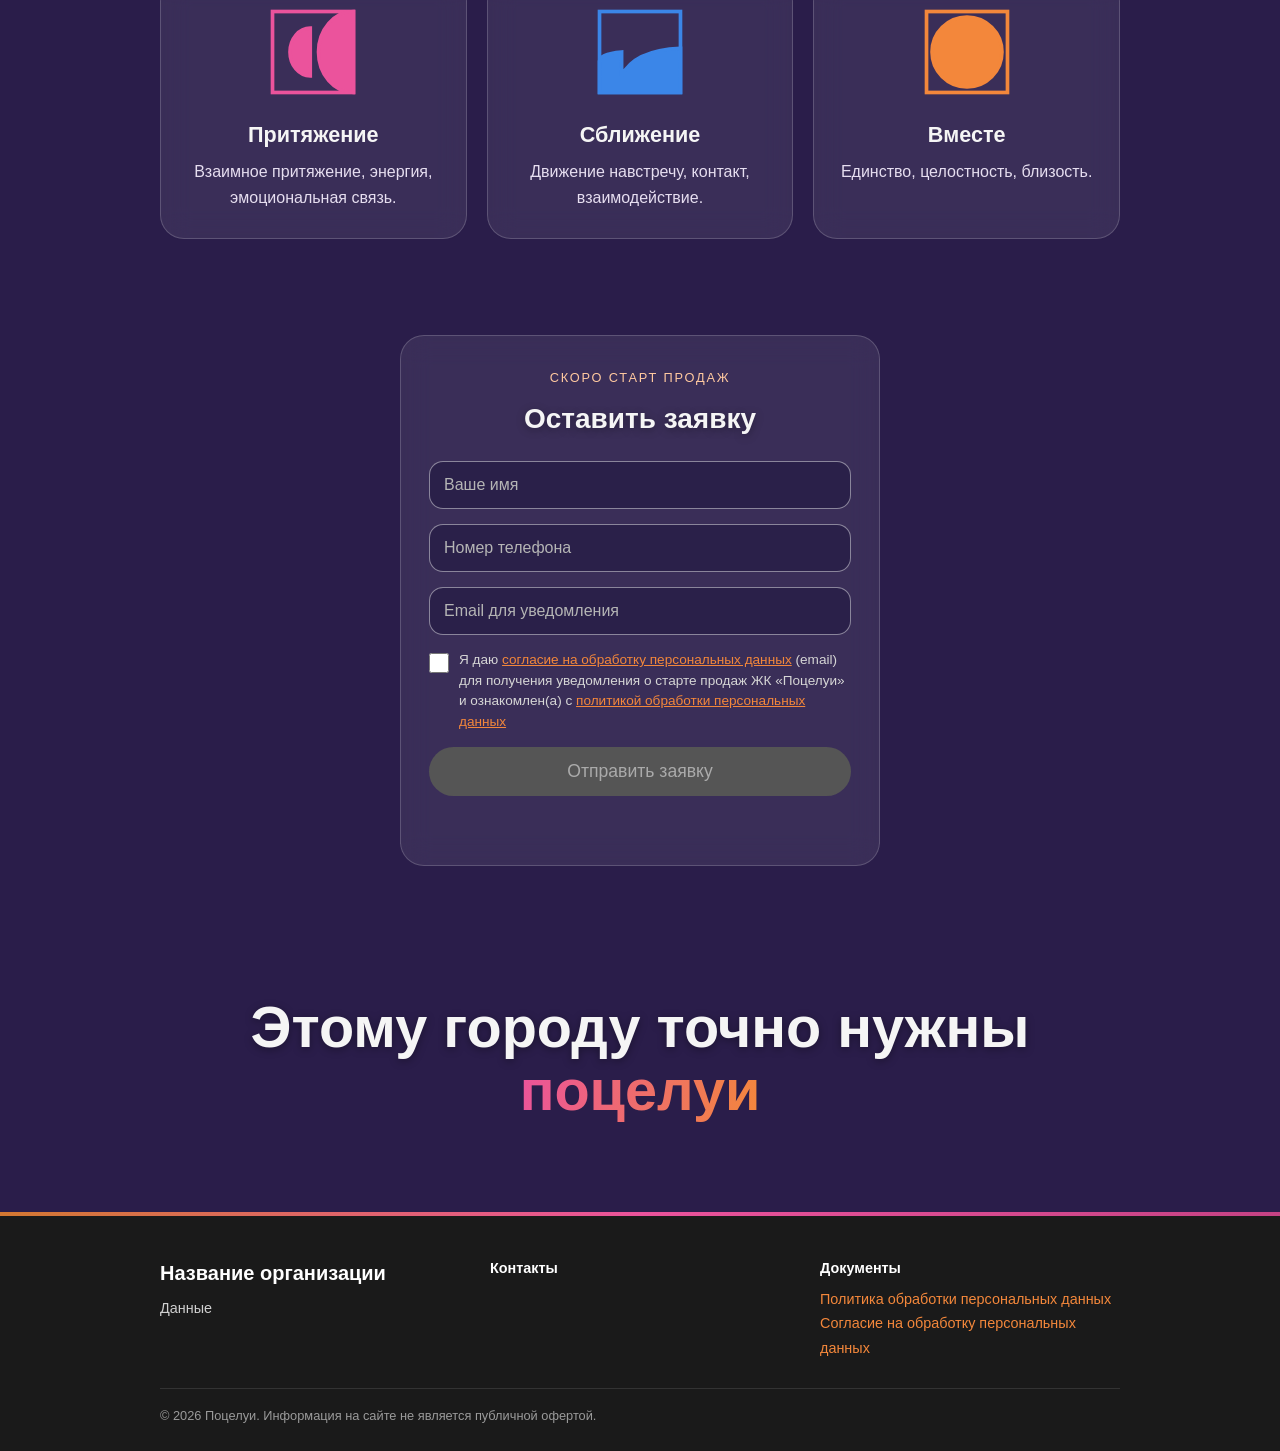
==== commit b147cddd: "Add files via upload" ====
--- a/index.html
+++ b/index.html
@@ -13,7 +13,7 @@
 </head>
 
 <body class="page-home">
-    <!-- Спрайты -->
+    <!-- Спрайты-->
     <svg width="0" height="0" style="position:absolute" aria-hidden="true" focusable="false">
         <defs><linearGradient id="gBrand" x1="0" y1="0" x2="0" y2="100" gradientUnits="userSpaceOnUse"><stop offset="0" stop-color="#f78c3b"/><stop offset="1" stop-color="#eb539c"/></linearGradient></defs>
         <symbol id="mark" viewBox="0 0 175 100"><g fill="url(#gBrand)"><path d="M31 20A31 30 0 0 0 31 80Z"/><path d="M76 7A39 43 0 0 0 76 93Z"/><circle cx="125" cy="50" r="50"/></g></symbol>
@@ -55,7 +55,7 @@
                 <span class="eyebrow">О проекте</span>
                 <h2>Территория человеческих чувств</h2>
                 <div class="info__grid">
-                    <div class="info__card">В основе проекта — человек и его повседневная жизнь: встреча после рабочего дня, прогулка вдвоём,объятие ребёнка, разговор с родителями,возвращение домой, отношения и ощущения.Квартира появляется в этой истории как пространство для жизни.</div>
+                    <div class="info__card">В основе проекта — человек и его повседневная жизнь: встреча после рабочего дня, прогулка вдвоём, объятие ребёнка, разговор с родителями, возвращение домой, отношения и ощущения. Квартира появляется в этой истории как пространство для жизни.</div>
                 </div>
                 <ul class="tags" aria-label="Характер бренда">
                     <li>Тёплый</li><li>Открытый</li><li>Внимательный</li><li>Живой</li><li>Уверенный</li>
@@ -103,7 +103,8 @@
 
                         <label for="phone" class="visually-hidden">Номер телефона</label>
                         <input type="tel" id="phone" name="phone"
-                            placeholder="Номер телефона" autocomplete="tel" required pattern="[\+]?[0-9\s\-\(\)]{10,18}">
+                            placeholder="Номер телефона" autocomplete="tel" inputmode="tel" maxlength="20" required
+                            pattern="\+?[0-9\s\-()]{10,20}" title="Номер телефона, например +7 900 123-45-67">
 
                         <label for="email" class="visually-hidden">Email</label>
                         <input type="email" id="email" name="email"
@@ -160,7 +161,7 @@
                 </div>
             </div>
             <div class="footer__bottom">
-                <p>© 2026 Информация на сайте не является публичной офертой.</p>
+                <p>© 2026 Поцелуи. Информация на сайте не является публичной офертой.</p>
             </div>
         </div>
     </footer>
--- a/style.css
+++ b/style.css
@@ -518,3 +518,6 @@
 }
 @media (max-width: 600px) { .toast { left: 15px; right: 15px; bottom: 20px; width: auto; } }
 @media (prefers-reduced-motion: reduce) { .toast--visible .toast__mascot { animation: none; } }
+
+/* Подсветка поля с ошибкой */
+.lead-form input[aria-invalid="true"] { border-color: #ff8aa8; box-shadow: 0 0 0 3px rgba(255, 138, 168, 0.35); }
